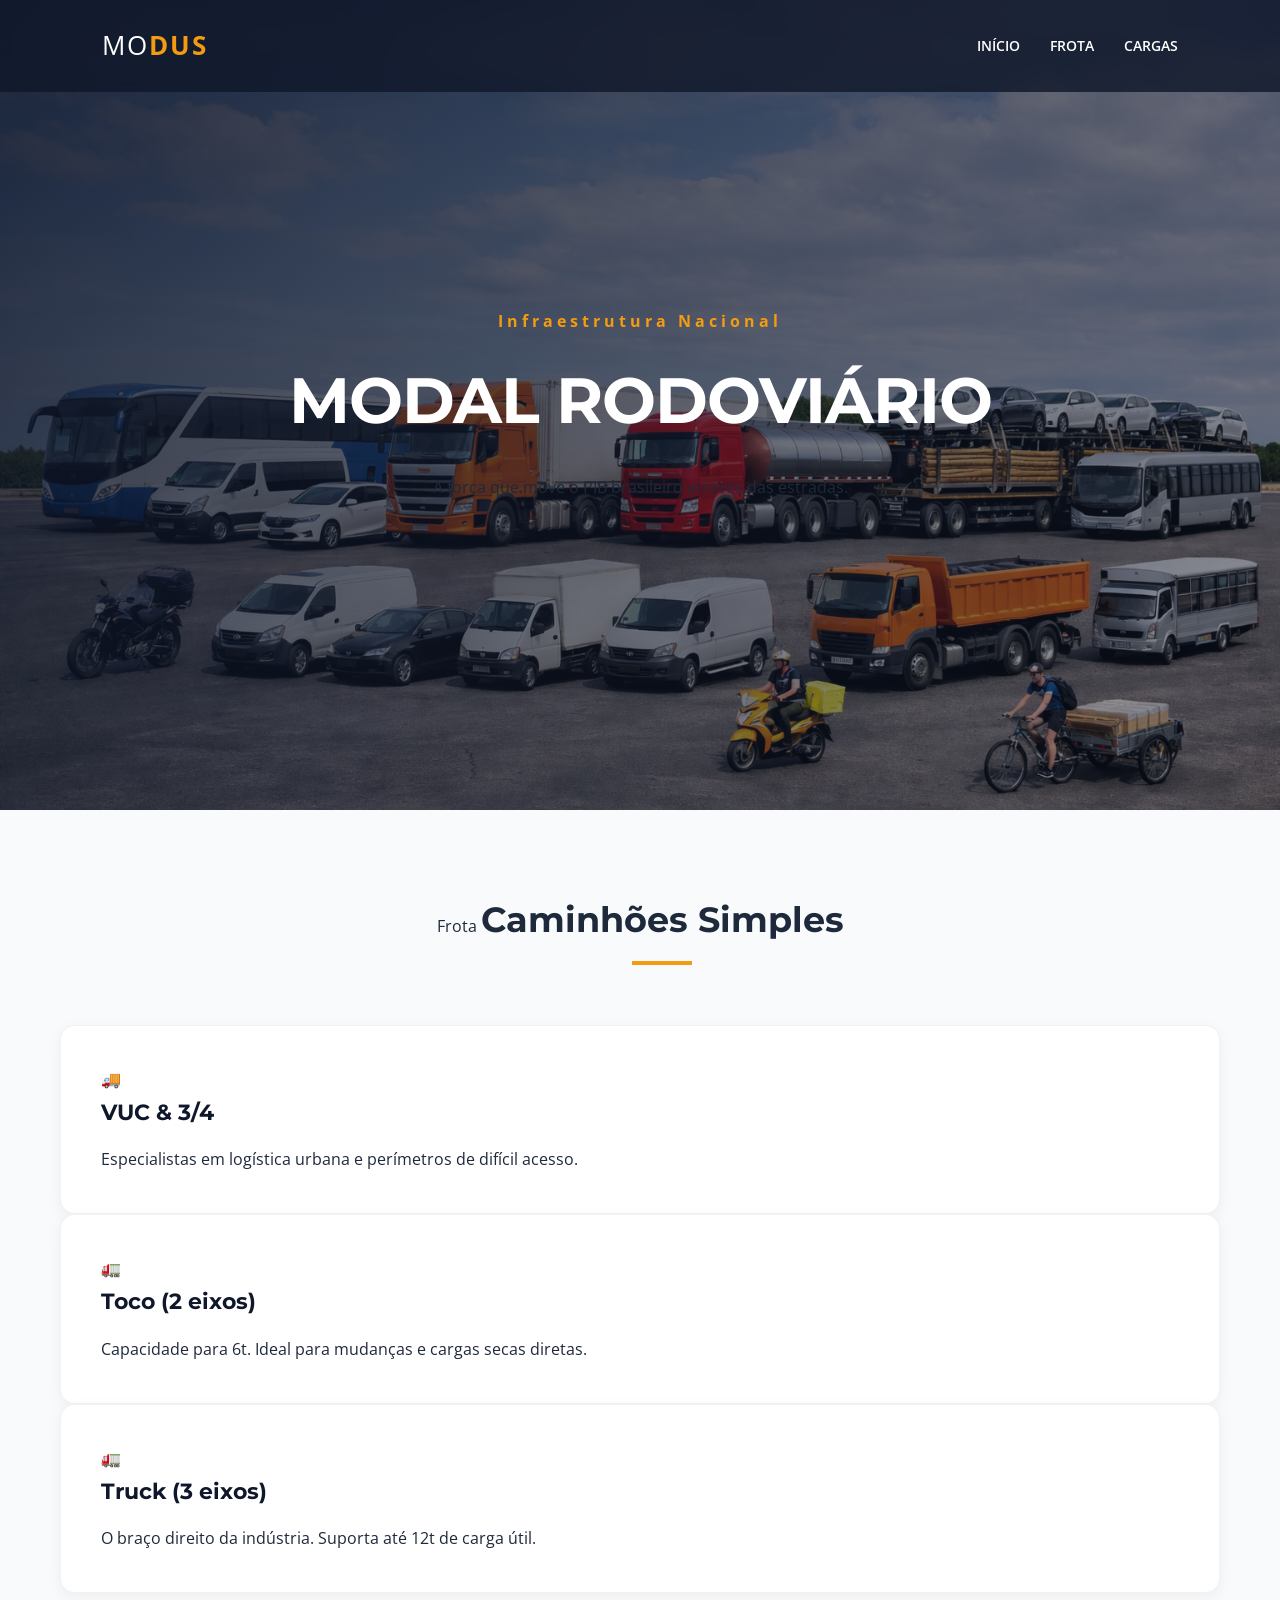
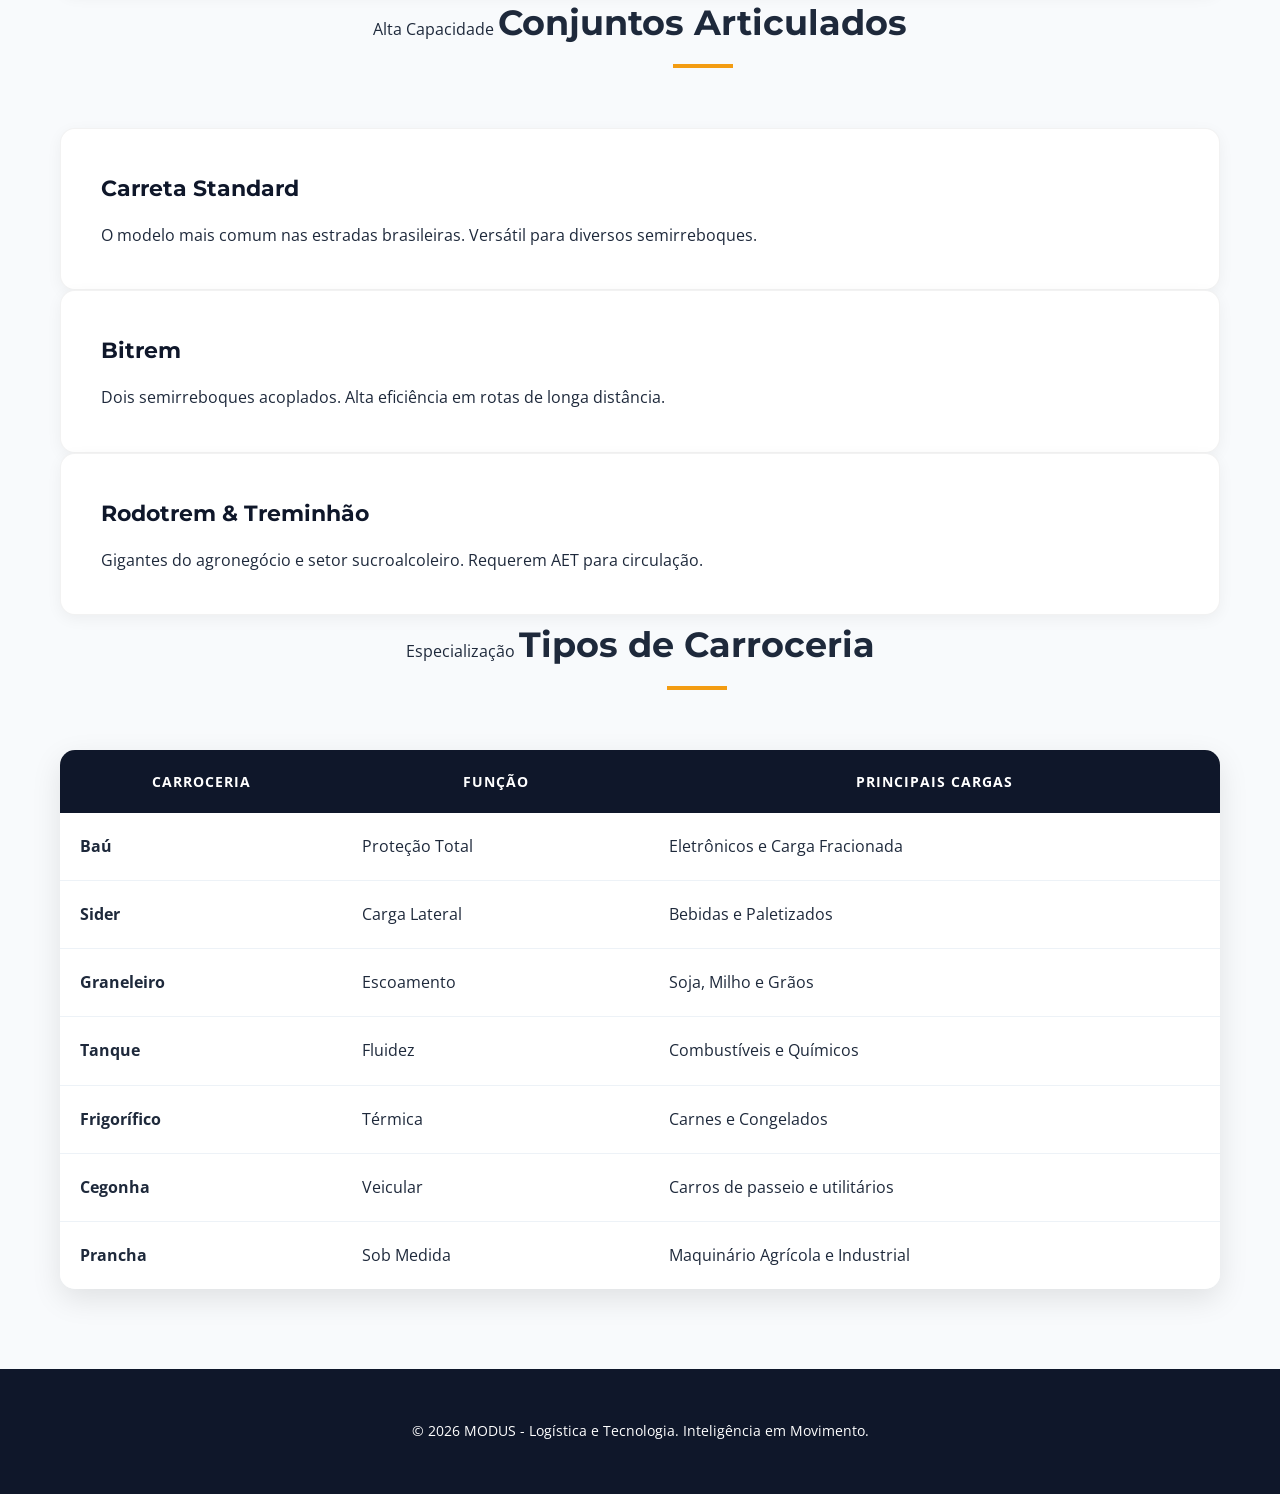
==== index.html @ 2047c59f "Add files via upload" ====
<!DOCTYPE html>
<html lang="pt-br">
<head>
    <meta charset="UTF-8">
    <meta name="viewport" content="width=device-width, initial-scale=1.0">
    <title>MODUS | Logística Rodoviária</title>
    <link href="https://fonts.googleapis.com/css2?family=Montserrat:wght@700&family=Open+Sans:wght@400;600&display=swap" rel="stylesheet">
    <link rel="stylesheet" href="css/index.css">
</head>
<body>

    <nav class="navbar" id="mainNav">
        <div class="logo">MO<strong>DUS</strong></div>
        <ul class="nav-menu">
            <li><a href="#inicio">Início</a></li>
            <li><a href="#veiculos">Frota</a></li>
            <li><a href="#cargas">Cargas</a></li>
        </ul>
    </nav>

    <header class="hero" id="inicio">
        <div class="hero-overlay">
            <div class="hero-content">
                <span class="tagline">Infraestrutura Nacional</span>
                <h1>MODAL RODOVIÁRIO</h1>
                <p>A força que move o PIB brasileiro através das estradas.</p>
            </div>
        </div>
    </header>

<main class="container">
        
        <section id="veiculos" class="section-container">
            <div class="section-title">
                <span>Frota</span>
                <h2>Caminhões Simples</h2>
            </div>
            <div class="cards-grid">
                <div class="card">
                    <div class="card-icon">🚚</div>
                    <h3>VUC & 3/4</h3>
                    <p>Especialistas em logística urbana e perímetros de difícil acesso.</p>
                </div>
                <div class="card">
                    <div class="card-icon">🚛</div>
                    <h3>Toco (2 eixos)</h3>
                    <p>Capacidade para 6t. Ideal para mudanças e cargas secas diretas.</p>
                </div>
                <div class="card">
                    <div class="card-icon">🚛</div>
                    <h3>Truck (3 eixos)</h3>
                    <p>O braço direito da indústria. Suporta até 12t de carga útil.</p>
                </div>
            </div>
        </section>

        <section class="section-container">
            <div class="section-title">
                <span>Alta Capacidade</span>
                <h2>Conjuntos Articulados</h2>
            </div>
            <div class="cards-grid">
                <div class="card premium">
                    <h3>Carreta Standard</h3>
                    <p>O modelo mais comum nas estradas brasileiras. Versátil para diversos semirreboques.</p>
                </div>
                <div class="card premium">
                    <h3>Bitrem</h3>
                    <p>Dois semirreboques acoplados. Alta eficiência em rotas de longa distância.</p>
                </div>
                <div class="card premium">
                    <h3>Rodotrem & Treminhão</h3>
                    <p>Gigantes do agronegócio e setor sucroalcoleiro. Requerem AET para circulação.</p>
                </div>
            </div>
        </section>

        <section id="cargas" class="section-container">
            <div class="section-title">
                <span>Especialização</span>
                <h2>Tipos de Carroceria</h2>
            </div>
            <div class="responsive-table">
                <table>
                    <thead>
                        <tr>
                            <th>Carroceria</th>
                            <th>Função</th>
                            <th>Principais Cargas</th>
                        </tr>
                    </thead>
                    <tbody>
                        <tr><td><strong>Baú</strong></td><td>Proteção Total</td><td>Eletrônicos e Carga Fracionada</td></tr>
                        <tr><td><strong>Sider</strong></td><td>Carga Lateral</td><td>Bebidas e Paletizados</td></tr>
                        <tr><td><strong>Graneleiro</strong></td><td>Escoamento</td><td>Soja, Milho e Grãos</td></tr>
                        <tr><td><strong>Tanque</strong></td><td>Fluidez</td><td>Combustíveis e Químicos</td></tr>
                        <tr><td><strong>Frigorífico</strong></td><td>Térmica</td><td>Carnes e Congelados</td></tr>
                        <tr><td><strong>Cegonha</strong></td><td>Veicular</td><td>Carros de passeio e utilitários</td></tr>
                        <tr><td><strong>Prancha</strong></td><td>Sob Medida</td><td>Maquinário Agrícola e Industrial</td></tr>
                    </tbody>
                </table>
            </div>
        </section>

    </main>

    <footer>
        <p>&copy; 2026 MODUS - Logística e Tecnologia. Inteligência em Movimento.</p>
    </footer>

    <script src="js/index.js"></script>
</body>
</html>
---- css/index.css ----
/* Variáveis de Cores e Estilo */
:root {
    --primary: #f39c12;
    --primary-hover: #d35400;
    --dark: #0f172a;
    --accent: #3b82f6;
    --white: #ffffff;
    --bg-light: #f8fafc;
    --text-main: #1e293b;
    --text-muted: #64748b;
    --glass: rgba(15, 23, 42, 0.8);
    --shadow: 0 10px 30px rgba(0, 0, 0, 0.1);
}

/* Reset e Suavização */
* {
    margin: 0;
    padding: 0;
    box-sizing: border-box;
}

html {
    scroll-behavior: smooth;
}

body {
    font-family: 'Open Sans', sans-serif;
    color: var(--text-main);
    background-color: var(--bg-light);
    line-height: 1.7;
}

h1, h2, h3 {
    font-family: 'Montserrat', sans-serif;
    font-weight: 700;
}

/* Navbar Estilizada (Glassmorphism) */
.navbar {
    display: flex;
    justify-content: space-between;
    align-items: center;
    padding: 1.5rem 8%;
    background: var(--glass);
    backdrop-filter: blur(10px);
    -webkit-backdrop-filter: blur(10px);
    color: var(--white);
    position: fixed;
    width: 100%;
    top: 0;
    z-index: 1000;
    transition: all 0.4s cubic-bezier(0.4, 0, 0.2, 1);
}

.navbar.scrolled {
    padding: 0.8rem 8%;
    background: var(--dark);
    box-shadow: var(--shadow);
}

.logo {
    font-size: 1.6rem;
    letter-spacing: 2px;
}

.logo strong {
    color: var(--primary);
}

.nav-menu {
    display: flex;
    list-style: none;
    gap: 30px;
}

.nav-menu li a {
    color: var(--white);
    text-decoration: none;
    font-weight: 600;
    font-size: 0.9rem;
    text-transform: uppercase;
    transition: color 0.3s;
    position: relative;
}

.nav-menu li a::after {
    content: '';
    position: absolute;
    width: 0;
    height: 2px;
    bottom: -5px;
    left: 0;
    background-color: var(--primary);
    transition: width 0.3s;
}

.nav-menu li a:hover::after {
    width: 100%;
}

/* Hero Section com Overlay Gradiente */
.hero {
    height: 90vh;
    background: url('../img/modal-rodoviario.png') no-repeat center center/cover;
    position: relative;
    display: flex;
    align-items: center;
    justify-content: center;
}

.hero::before {
    content: '';
    position: absolute;
    top: 0; left: 0; width: 100%; height: 100%;
    background: linear-gradient(135deg, rgba(15,23,42,0.9) 0%, rgba(15,23,42,0.4) 100%);
}

.hero-content {
    position: relative;
    z-index: 1;
    text-align: center;
    max-width: 800px;
    padding: 0 20px;
}

.hero h1 {
    font-size: clamp(2.5rem, 5vw, 4.5rem);
    color: var(--white);
    margin-bottom: 20px;
    text-transform: uppercase;
    letter-spacing: -1px;
}

.tagline {
    display: inline-block;
    color: var(--primary);
    font-weight: 700;
    letter-spacing: 4px;
    margin-bottom: 10px;
}

/* Container e Seções */
.container {
    max-width: 1200px;
    margin: 0 auto;
    padding: 80px 20px;
}

.section-title {
    text-align: center;
    margin-bottom: 60px;
}

.section-title h2 {
    font-size: 2.2rem;
    position: relative;
    display: inline-block;
    padding-bottom: 15px;
}

.section-title h2::after {
    content: '';
    position: absolute;
    width: 60px;
    height: 4px;
    background: var(--primary);
    bottom: 0;
    left: 50%;
    transform: translateX(-50%);
}

/* Cards Interativos */
.cards-container {
    display: grid;
    grid-template-columns: repeat(auto-fit, minmax(280px, 1fr));
    gap: 30px;
}

.card {
    background: var(--white);
    padding: 40px;
    border-radius: 15px;
    box-shadow: 0 4px 15px rgba(0,0,0,0.05);
    transition: all 0.3s ease;
    border: 1px solid rgba(0,0,0,0.05);
}

.card:hover {
    transform: translateY(-10px);
    box-shadow: 0 20px 40px rgba(0,0,0,0.1);
    border-color: var(--primary);
}

.card h3 {
    color: var(--dark);
    margin-bottom: 15px;
    font-size: 1.4rem;
}

/* Tabela Profissional */
.responsive-table {
    margin-top: 40px;
    border-radius: 15px;
    overflow: hidden;
    box-shadow: var(--shadow);
}

table {
    width: 100%;
    border-collapse: collapse;
    background: var(--white);
}

th {
    background-color: var(--dark);
    color: var(--white);
    padding: 20px;
    text-transform: uppercase;
    font-size: 0.85rem;
    letter-spacing: 1px;
}

td {
    padding: 20px;
    border-bottom: 1px solid #edf2f7;
}

tr:last-child td {
    border-bottom: none;
}

tr:hover td {
    background-color: #f1f5f9;
}

/* Rodapé */
footer {
    background: var(--dark);
    color: var(--text-muted);
    text-align: center;
    padding: 50px 20px;
    font-size: 0.9rem;
}

footer p {
    color: var(--white);
}

/* Ajustes para Imagens */
.visual-assets {
    display: grid;
    grid-template-columns: 1fr 1fr;
    gap: 20px;
    margin-top: 60px;
}

.img-fluid {
    width: 100%;
    height: 300px;
    object-fit: cover;
    border-radius: 15px;
    filter: grayscale(20%);
    transition: 0.5s;
}

.img-fluid:hover {
    filter: grayscale(0%);
    transform: scale(1.02);
}

/* Responsividade */
@media (max-width: 768px) {
    .visual-assets { grid-template-columns: 1fr; }
    .hero h1 { font-size: 2rem; }
    .nav-menu { display: none; } /* Idealmente aqui entraria um menu hamburguer */
}
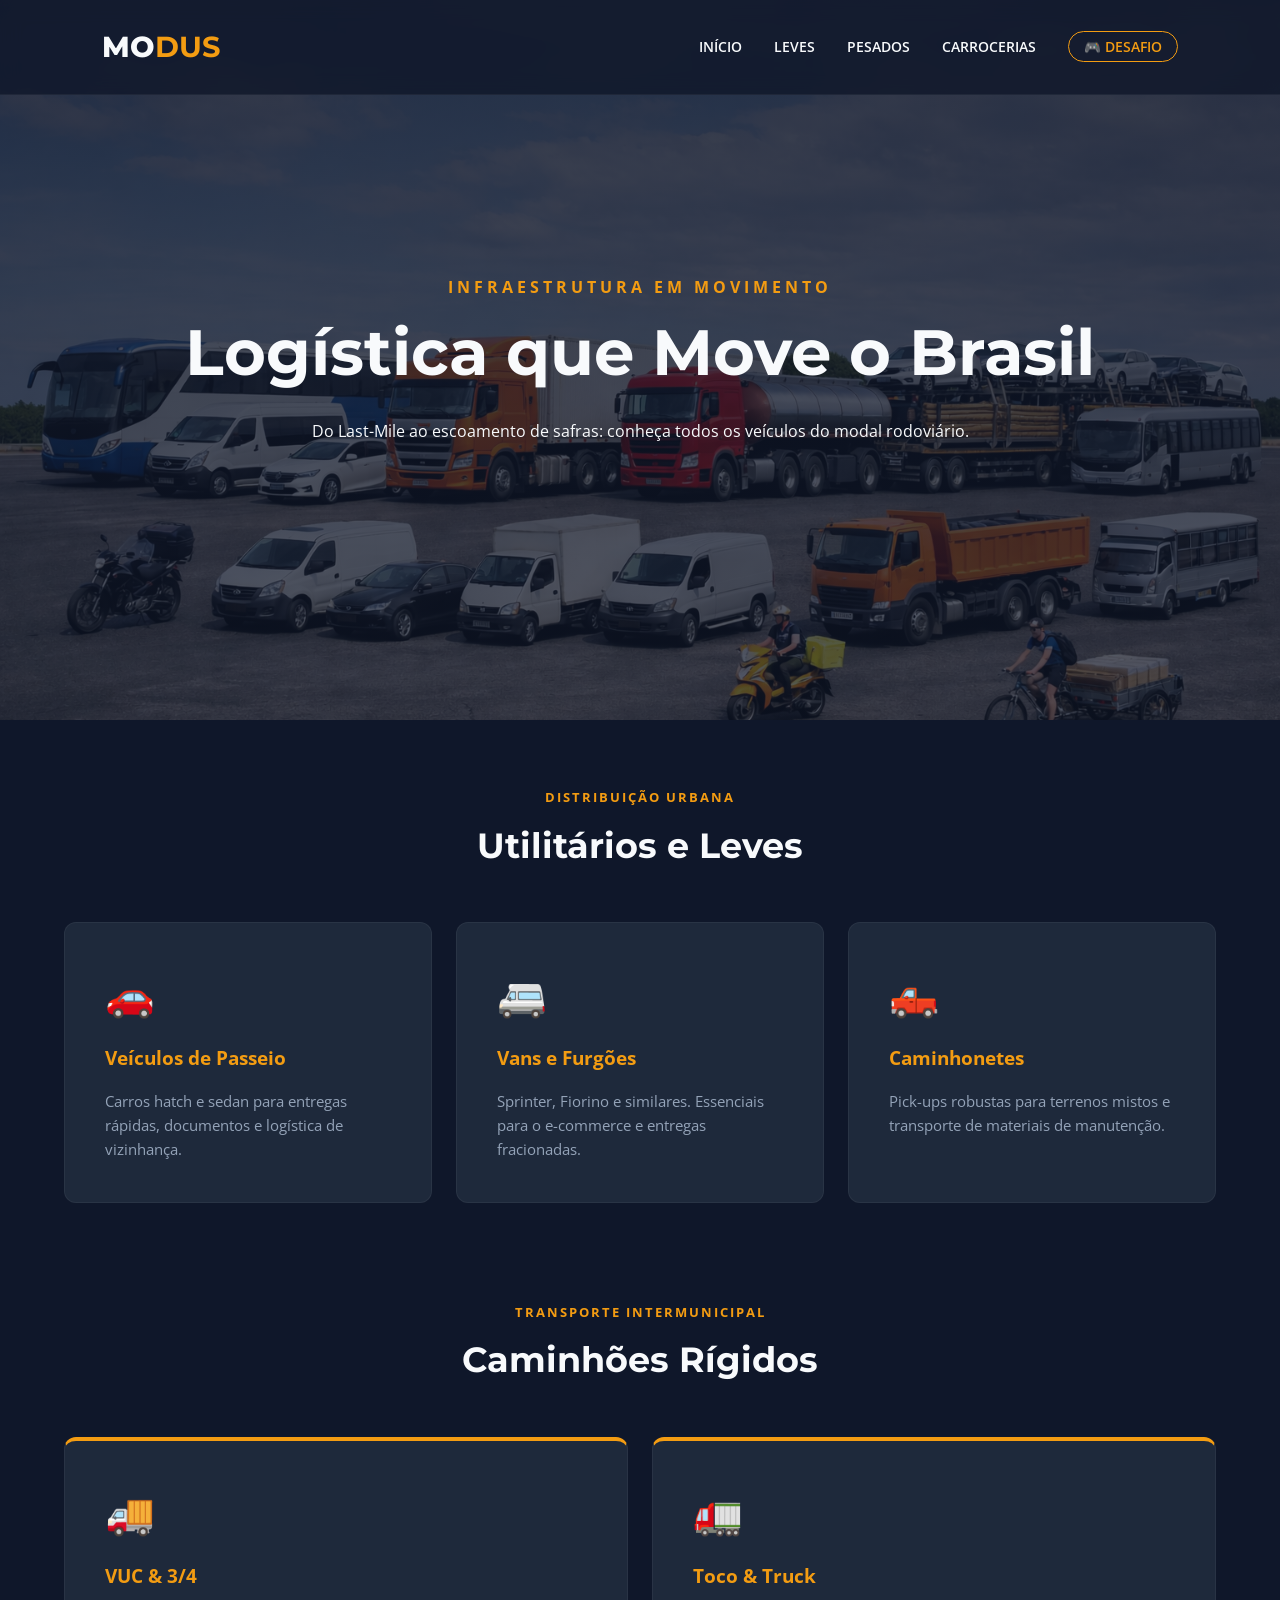
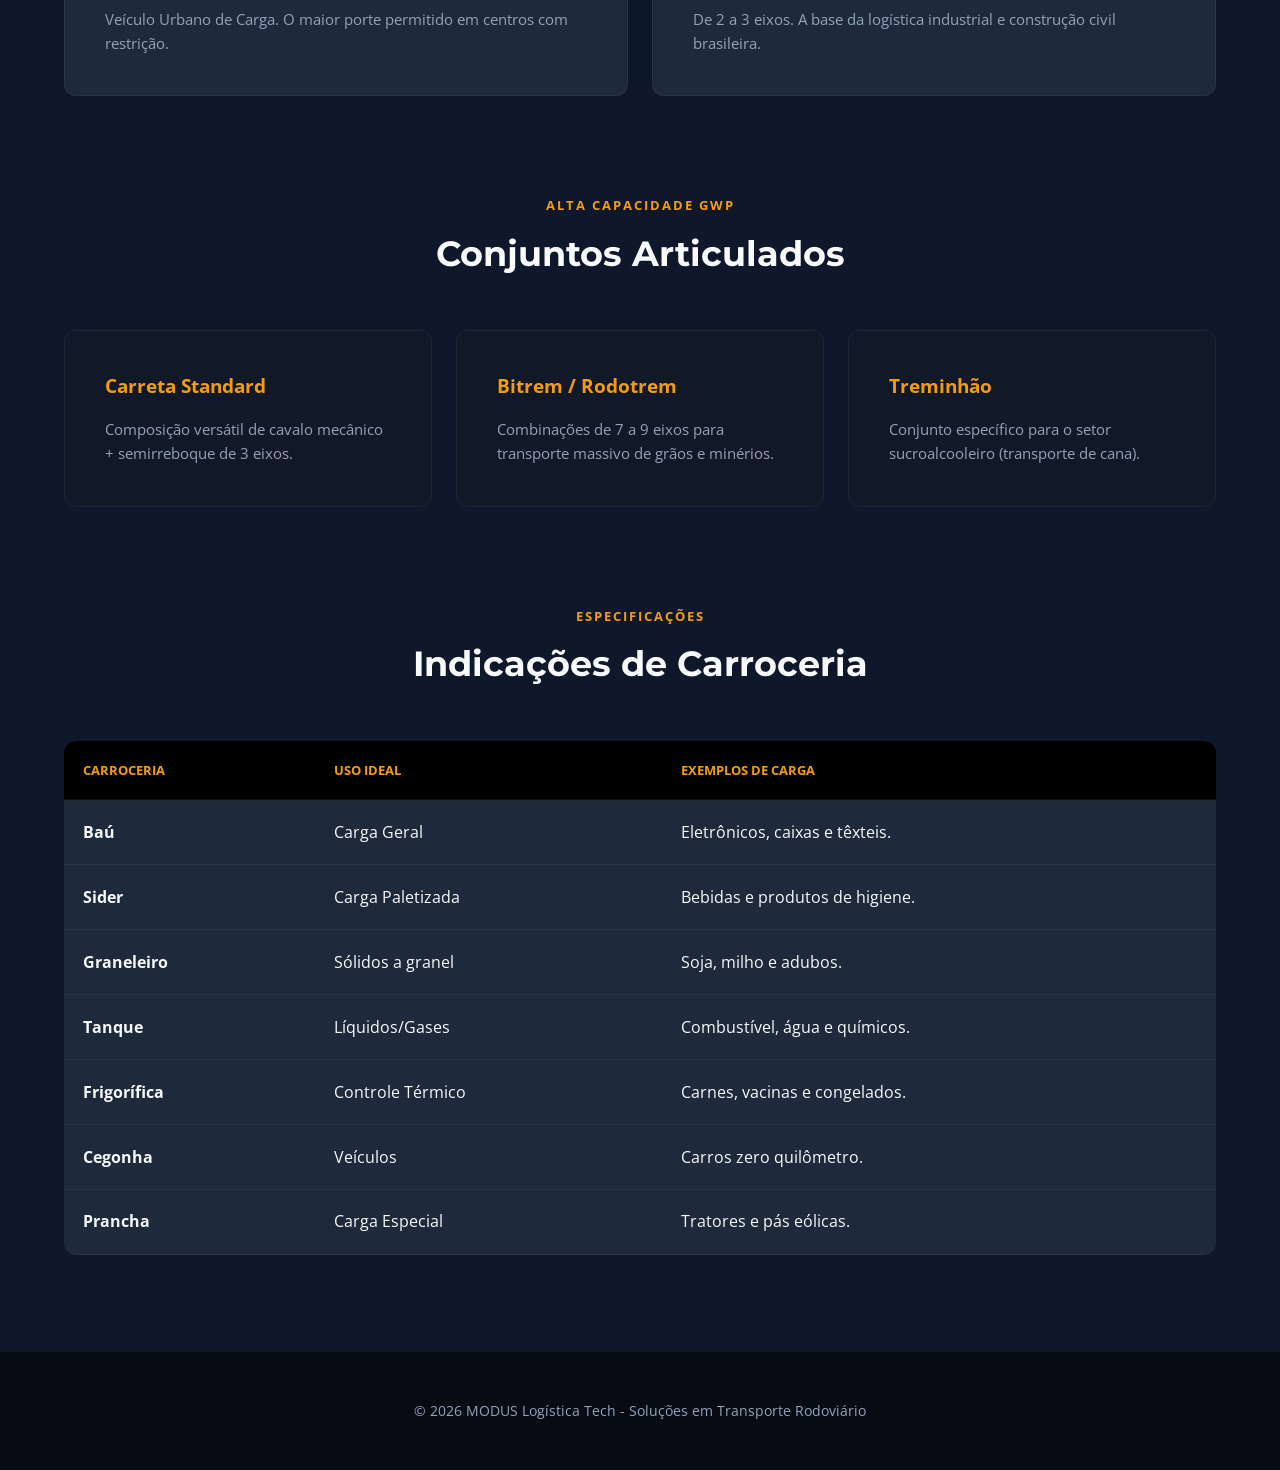
==== commit 80bebaa2: "Add files via upload" ====
--- a/index.html
+++ b/index.html
@@ -1,102 +1,153 @@
 <!DOCTYPE html>
 <html lang="pt-br">
+
 <head>
     <meta charset="UTF-8">
     <meta name="viewport" content="width=device-width, initial-scale=1.0">
-    <title>MODUS | Logística Rodoviária</title>
-    <link href="https://fonts.googleapis.com/css2?family=Montserrat:wght@700&family=Open+Sans:wght@400;600&display=swap" rel="stylesheet">
+    <title>MODUS | Inteligência Logística Rodoviária</title>
+    <link
+        href="https://fonts.googleapis.com/css2?family=Montserrat:wght@700;800&family=Open+Sans:wght@400;600&display=swap"
+        rel="stylesheet">
     <link rel="stylesheet" href="css/index.css">
 </head>
+
 <body>
 
     <nav class="navbar" id="mainNav">
         <div class="logo">MO<strong>DUS</strong></div>
         <ul class="nav-menu">
             <li><a href="#inicio">Início</a></li>
-            <li><a href="#veiculos">Frota</a></li>
-            <li><a href="#cargas">Cargas</a></li>
+            <li><a href="#leves">Leves</a></li>
+            <li><a href="#pesados">Pesados</a></li>
+            <li><a href="#cargas">Carrocerias</a></li>
+            <li><a href="game.html" class="nav-game">🎮 Desafio</a></li>
         </ul>
     </nav>
 
     <header class="hero" id="inicio">
-        <div class="hero-overlay">
-            <div class="hero-content">
-                <span class="tagline">Infraestrutura Nacional</span>
-                <h1>MODAL RODOVIÁRIO</h1>
-                <p>A força que move o PIB brasileiro através das estradas.</p>
-            </div>
+        <div class="hero-content">
+            <span class="tagline">Infraestrutura em Movimento</span>
+            <h1>Logística que Move o Brasil</h1>
+            <p>Do Last-Mile ao escoamento de safras: conheça todos os veículos do modal rodoviário.</p>
         </div>
     </header>
 
-<main class="container">
-        
-        <section id="veiculos" class="section-container">
+    <main class="container">
+
+        <section id="leves" class="section-container">
             <div class="section-title">
-                <span>Frota</span>
-                <h2>Caminhões Simples</h2>
+                <span>Distribuição Urbana</span>
+                <h2>Utilitários e Leves</h2>
             </div>
             <div class="cards-grid">
                 <div class="card">
+                    <div class="card-icon">🚗</div>
+                    <h3>Veículos de Passeio</h3>
+                    <p>Carros hatch e sedan para entregas rápidas, documentos e logística de vizinhança.</p>
+                </div>
+                <div class="card">
+                    <div class="card-icon">🚐</div>
+                    <h3>Vans e Furgões</h3>
+                    <p>Sprinter, Fiorino e similares. Essenciais para o e-commerce e entregas fracionadas.</p>
+                </div>
+                <div class="card">
+                    <div class="card-icon">🛻</div>
+                    <h3>Caminhonetes</h3>
+                    <p>Pick-ups robustas para terrenos mistos e transporte de materiais de manutenção.</p>
+                </div>
+            </div>
+        </section>
+
+        <section id="pesados" class="section-container">
+            <div class="section-title">
+                <span>Transporte Intermunicipal</span>
+                <h2>Caminhões Rígidos</h2>
+            </div>
+            <div class="cards-grid">
+                <div class="card highlight">
                     <div class="card-icon">🚚</div>
                     <h3>VUC & 3/4</h3>
-                    <p>Especialistas em logística urbana e perímetros de difícil acesso.</p>
+                    <p>Veículo Urbano de Carga. O maior porte permitido em centros com restrição.</p>
                 </div>
-                <div class="card">
+                <div class="card highlight">
                     <div class="card-icon">🚛</div>
-                    <h3>Toco (2 eixos)</h3>
-                    <p>Capacidade para 6t. Ideal para mudanças e cargas secas diretas.</p>
-                </div>
-                <div class="card">
-                    <div class="card-icon">🚛</div>
-                    <h3>Truck (3 eixos)</h3>
-                    <p>O braço direito da indústria. Suporta até 12t de carga útil.</p>
+                    <h3>Toco & Truck</h3>
+                    <p>De 2 a 3 eixos. A base da logística industrial e construção civil brasileira.</p>
                 </div>
             </div>
         </section>
 
         <section class="section-container">
             <div class="section-title">
-                <span>Alta Capacidade</span>
+                <span>Alta Capacidade GWP</span>
                 <h2>Conjuntos Articulados</h2>
             </div>
             <div class="cards-grid">
-                <div class="card premium">
+                <div class="card dark-card">
                     <h3>Carreta Standard</h3>
-                    <p>O modelo mais comum nas estradas brasileiras. Versátil para diversos semirreboques.</p>
+                    <p>Composição versátil de cavalo mecânico + semirreboque de 3 eixos.</p>
                 </div>
-                <div class="card premium">
-                    <h3>Bitrem</h3>
-                    <p>Dois semirreboques acoplados. Alta eficiência em rotas de longa distância.</p>
+                <div class="card dark-card">
+                    <h3>Bitrem / Rodotrem</h3>
+                    <p>Combinações de 7 a 9 eixos para transporte massivo de grãos e minérios.</p>
                 </div>
-                <div class="card premium">
-                    <h3>Rodotrem & Treminhão</h3>
-                    <p>Gigantes do agronegócio e setor sucroalcoleiro. Requerem AET para circulação.</p>
+                <div class="card dark-card">
+                    <h3>Treminhão</h3>
+                    <p>Conjunto específico para o setor sucroalcooleiro (transporte de cana).</p>
                 </div>
             </div>
         </section>
 
         <section id="cargas" class="section-container">
             <div class="section-title">
-                <span>Especialização</span>
-                <h2>Tipos de Carroceria</h2>
+                <span>Especificações</span>
+                <h2>Indicações de Carroceria</h2>
             </div>
             <div class="responsive-table">
                 <table>
                     <thead>
                         <tr>
                             <th>Carroceria</th>
-                            <th>Função</th>
-                            <th>Principais Cargas</th>
+                            <th>Uso Ideal</th>
+                            <th>Exemplos de Carga</th>
                         </tr>
                     </thead>
                     <tbody>
-                        <tr><td><strong>Baú</strong></td><td>Proteção Total</td><td>Eletrônicos e Carga Fracionada</td></tr>
-                        <tr><td><strong>Sider</strong></td><td>Carga Lateral</td><td>Bebidas e Paletizados</td></tr>
-                        <tr><td><strong>Graneleiro</strong></td><td>Escoamento</td><td>Soja, Milho e Grãos</td></tr>
-                        <tr><td><strong>Tanque</strong></td><td>Fluidez</td><td>Combustíveis e Químicos</td></tr>
-                        <tr><td><strong>Frigorífico</strong></td><td>Térmica</td><td>Carnes e Congelados</td></tr>
-                        <tr><td><strong>Cegonha</strong></td><td>Veicular</td><td>Carros de passeio e utilitários</td></tr>
-                        <tr><td><strong>Prancha</strong></td><td>Sob Medida</td><td>Maquinário Agrícola e Industrial</td></tr>
+                        <tr>
+                            <td><strong>Baú</strong></td>
+                            <td>Carga Geral</td>
+                            <td>Eletrônicos, caixas e têxteis.</td>
+                        </tr>
+                        <tr>
+                            <td><strong>Sider</strong></td>
+                            <td>Carga Paletizada</td>
+                            <td>Bebidas e produtos de higiene.</td>
+                        </tr>
+                        <tr>
+                            <td><strong>Graneleiro</strong></td>
+                            <td>Sólidos a granel</td>
+                            <td>Soja, milho e adubos.</td>
+                        </tr>
+                        <tr>
+                            <td><strong>Tanque</strong></td>
+                            <td>Líquidos/Gases</td>
+                            <td>Combustível, água e químicos.</td>
+                        </tr>
+                        <tr>
+                            <td><strong>Frigorífica</strong></td>
+                            <td>Controle Térmico</td>
+                            <td>Carnes, vacinas e congelados.</td>
+                        </tr>
+                        <tr>
+                            <td><strong>Cegonha</strong></td>
+                            <td>Veículos</td>
+                            <td>Carros zero quilômetro.</td>
+                        </tr>
+                        <tr>
+                            <td><strong>Prancha</strong></td>
+                            <td>Carga Especial</td>
+                            <td>Tratores e pás eólicas.</td>
+                        </tr>
                     </tbody>
                 </table>
             </div>
@@ -105,9 +156,10 @@
     </main>
 
     <footer>
-        <p>&copy; 2026 MODUS - Logística e Tecnologia. Inteligência em Movimento.</p>
+        <p>&copy; 2026 MODUS Logística Tech - Soluções em Transporte Rodoviário</p>
     </footer>
 
     <script src="js/index.js"></script>
 </body>
+
 </html>
--- a/css/index.css
+++ b/css/index.css
@@ -1,276 +1,204 @@
-/* Variáveis de Cores e Estilo */
+/* MODUS - CSS PREMIUM DARK MODE */
 :root {
     --primary: #f39c12;
-    --primary-hover: #d35400;
-    --dark: #0f172a;
-    --accent: #3b82f6;
-    --white: #ffffff;
-    --bg-light: #f8fafc;
-    --text-main: #1e293b;
-    --text-muted: #64748b;
-    --glass: rgba(15, 23, 42, 0.8);
-    --shadow: 0 10px 30px rgba(0, 0, 0, 0.1);
-}
-
-/* Reset e Suavização */
+    --primary-alt: #d35400;
+    --dark-bg: #0f172a;
+    --card-bg: #1e293b;
+    --text-white: #f8fafc;
+    --text-gray: #94a3b8;
+    --transition: all 0.3s ease;
+}
+
 * {
     margin: 0;
     padding: 0;
     box-sizing: border-box;
 }
 
-html {
-    scroll-behavior: smooth;
-}
-
 body {
     font-family: 'Open Sans', sans-serif;
-    color: var(--text-main);
-    background-color: var(--bg-light);
-    line-height: 1.7;
-}
-
-h1, h2, h3 {
-    font-family: 'Montserrat', sans-serif;
-    font-weight: 700;
-}
-
-/* Navbar Estilizada (Glassmorphism) */
+    background-color: var(--dark-bg);
+    color: var(--text-white);
+    line-height: 1.6;
+    overflow-x: hidden;
+}
+
+/* Navbar Glassmorphism */
 .navbar {
     display: flex;
     justify-content: space-between;
     align-items: center;
     padding: 1.5rem 8%;
-    background: var(--glass);
+    background: rgba(15, 23, 42, 0.8);
     backdrop-filter: blur(10px);
-    -webkit-backdrop-filter: blur(10px);
-    color: var(--white);
     position: fixed;
     width: 100%;
     top: 0;
     z-index: 1000;
-    transition: all 0.4s cubic-bezier(0.4, 0, 0.2, 1);
-}
-
-.navbar.scrolled {
-    padding: 0.8rem 8%;
-    background: var(--dark);
-    box-shadow: var(--shadow);
+    border-bottom: 1px solid rgba(255, 255, 255, 0.05);
 }
 
 .logo {
-    font-size: 1.6rem;
-    letter-spacing: 2px;
-}
-
-.logo strong {
-    color: var(--primary);
+    font-family: 'Montserrat', sans-serif;
+    font-size: 1.8rem;
+    font-weight: 800;
+}
+
+.logo strong { color: var(--primary); }
+
+.nav-game {
+    color: var(--primary) !important; /* Deixa o link laranja */
+    border: 1px solid var(--primary);
+    padding: 5px 15px;
+    border-radius: 20px;
+    transition: all 0.3s ease;
+}
+
+.nav-game:hover {
+    background: var(--primary);
+    color: var(--dark-deep) !important;
+    box-shadow: 0 0 10px var(--primary-glow);
 }
 
 .nav-menu {
     display: flex;
     list-style: none;
-    gap: 30px;
+    gap: 2rem;
 }
 
 .nav-menu li a {
-    color: var(--white);
+    color: var(--text-white);
     text-decoration: none;
     font-weight: 600;
-    font-size: 0.9rem;
-    text-transform: uppercase;
-    transition: color 0.3s;
-    position: relative;
-}
-
-.nav-menu li a::after {
-    content: '';
-    position: absolute;
-    width: 0;
-    height: 2px;
-    bottom: -5px;
-    left: 0;
-    background-color: var(--primary);
-    transition: width 0.3s;
-}
-
-.nav-menu li a:hover::after {
-    width: 100%;
-}
-
-/* Hero Section com Overlay Gradiente */
+    font-size: 0.85rem;
+    text-transform: uppercase;
+    transition: var(--transition);
+}
+
+.nav-menu li a:hover { color: var(--primary); }
+
+/* Hero */
 .hero {
-    height: 90vh;
-    background: url('../img/modal-rodoviario.png') no-repeat center center/cover;
-    position: relative;
+    height: 80vh;
+    background: linear-gradient(rgba(15, 23, 42, 0.85), rgba(15, 23, 42, 0.7)), 
+                url('../img/modal-rodoviario.png') center/cover no-repeat;
     display: flex;
     align-items: center;
     justify-content: center;
-}
-
-.hero::before {
-    content: '';
-    position: absolute;
-    top: 0; left: 0; width: 100%; height: 100%;
-    background: linear-gradient(135deg, rgba(15,23,42,0.9) 0%, rgba(15,23,42,0.4) 100%);
-}
-
-.hero-content {
-    position: relative;
-    z-index: 1;
     text-align: center;
-    max-width: 800px;
-    padding: 0 20px;
+    padding: 0 1rem;
 }
 
 .hero h1 {
-    font-size: clamp(2.5rem, 5vw, 4.5rem);
-    color: var(--white);
-    margin-bottom: 20px;
-    text-transform: uppercase;
-    letter-spacing: -1px;
+    font-family: 'Montserrat', sans-serif;
+    font-size: clamp(2rem, 5vw, 4rem);
+    margin-bottom: 1rem;
 }
 
 .tagline {
-    display: inline-block;
     color: var(--primary);
+    text-transform: uppercase;
+    letter-spacing: 4px;
     font-weight: 700;
-    letter-spacing: 4px;
-    margin-bottom: 10px;
-}
-
-/* Container e Seções */
+}
+
+/* Layout */
 .container {
     max-width: 1200px;
-    margin: 0 auto;
-    padding: 80px 20px;
-}
+    margin: 4rem auto;
+    padding: 0 1.5rem;
+}
+
+.section-container { margin-bottom: 6rem; }
 
 .section-title {
     text-align: center;
-    margin-bottom: 60px;
+    margin-bottom: 3rem;
+}
+
+.section-title span {
+    color: var(--primary);
+    font-size: 0.8rem;
+    text-transform: uppercase;
+    letter-spacing: 2px;
+    font-weight: 700;
 }
 
 .section-title h2 {
+    font-family: 'Montserrat', sans-serif;
     font-size: 2.2rem;
-    position: relative;
-    display: inline-block;
-    padding-bottom: 15px;
-}
-
-.section-title h2::after {
-    content: '';
-    position: absolute;
-    width: 60px;
-    height: 4px;
-    background: var(--primary);
-    bottom: 0;
-    left: 50%;
-    transform: translateX(-50%);
-}
-
-/* Cards Interativos */
-.cards-container {
+    margin-top: 0.5rem;
+}
+
+/* Cards */
+.cards-grid {
     display: grid;
     grid-template-columns: repeat(auto-fit, minmax(280px, 1fr));
-    gap: 30px;
+    gap: 1.5rem;
 }
 
 .card {
-    background: var(--white);
-    padding: 40px;
-    border-radius: 15px;
-    box-shadow: 0 4px 15px rgba(0,0,0,0.05);
-    transition: all 0.3s ease;
-    border: 1px solid rgba(0,0,0,0.05);
+    background: var(--card-bg);
+    padding: 2.5rem;
+    border-radius: 12px;
+    border: 1px solid rgba(255, 255, 255, 0.05);
+    transition: var(--transition);
 }
 
 .card:hover {
     transform: translateY(-10px);
-    box-shadow: 0 20px 40px rgba(0,0,0,0.1);
     border-color: var(--primary);
-}
-
-.card h3 {
-    color: var(--dark);
-    margin-bottom: 15px;
-    font-size: 1.4rem;
-}
-
-/* Tabela Profissional */
+    box-shadow: 0 20px 40px rgba(0, 0, 0, 0.3);
+}
+
+.card-icon { font-size: 2.5rem; margin-bottom: 1rem; display: block; }
+
+.card h3 { color: var(--primary); margin-bottom: 1rem; }
+
+.card p { color: var(--text-gray); font-size: 0.95rem; }
+
+.highlight { border-top: 4px solid var(--primary); }
+
+.dark-card { background: #111827; }
+
+/* Tabela */
 .responsive-table {
-    margin-top: 40px;
-    border-radius: 15px;
-    overflow: hidden;
-    box-shadow: var(--shadow);
+    overflow-x: auto;
+    background: var(--card-bg);
+    border-radius: 12px;
 }
 
 table {
     width: 100%;
     border-collapse: collapse;
-    background: var(--white);
+}
+
+th, td {
+    padding: 1.2rem;
+    text-align: left;
+    border-bottom: 1px solid rgba(255, 255, 255, 0.05);
 }
 
 th {
-    background-color: var(--dark);
-    color: var(--white);
-    padding: 20px;
-    text-transform: uppercase;
+    background: #000;
+    color: var(--primary);
+    text-transform: uppercase;
+    font-size: 0.8rem;
+}
+
+tr:hover { background: rgba(255, 255, 255, 0.02); }
+
+/* Footer */
+footer {
+    padding: 3rem;
+    background: #070b14;
+    text-align: center;
+    color: var(--text-gray);
     font-size: 0.85rem;
-    letter-spacing: 1px;
-}
-
-td {
-    padding: 20px;
-    border-bottom: 1px solid #edf2f7;
-}
-
-tr:last-child td {
-    border-bottom: none;
-}
-
-tr:hover td {
-    background-color: #f1f5f9;
-}
-
-/* Rodapé */
-footer {
-    background: var(--dark);
-    color: var(--text-muted);
-    text-align: center;
-    padding: 50px 20px;
-    font-size: 0.9rem;
-}
-
-footer p {
-    color: var(--white);
-}
-
-/* Ajustes para Imagens */
-.visual-assets {
-    display: grid;
-    grid-template-columns: 1fr 1fr;
-    gap: 20px;
-    margin-top: 60px;
-}
-
-.img-fluid {
-    width: 100%;
-    height: 300px;
-    object-fit: cover;
-    border-radius: 15px;
-    filter: grayscale(20%);
-    transition: 0.5s;
-}
-
-.img-fluid:hover {
-    filter: grayscale(0%);
-    transform: scale(1.02);
-}
-
-/* Responsividade */
+    border-top: 1px solid rgba(255, 255, 255, 0.05);
+}
+
 @media (max-width: 768px) {
-    .visual-assets { grid-template-columns: 1fr; }
-    .hero h1 { font-size: 2rem; }
-    .nav-menu { display: none; } /* Idealmente aqui entraria um menu hamburguer */
+    .nav-menu { display: none; }
+    .hero h1 { font-size: 2.2rem; }
 }
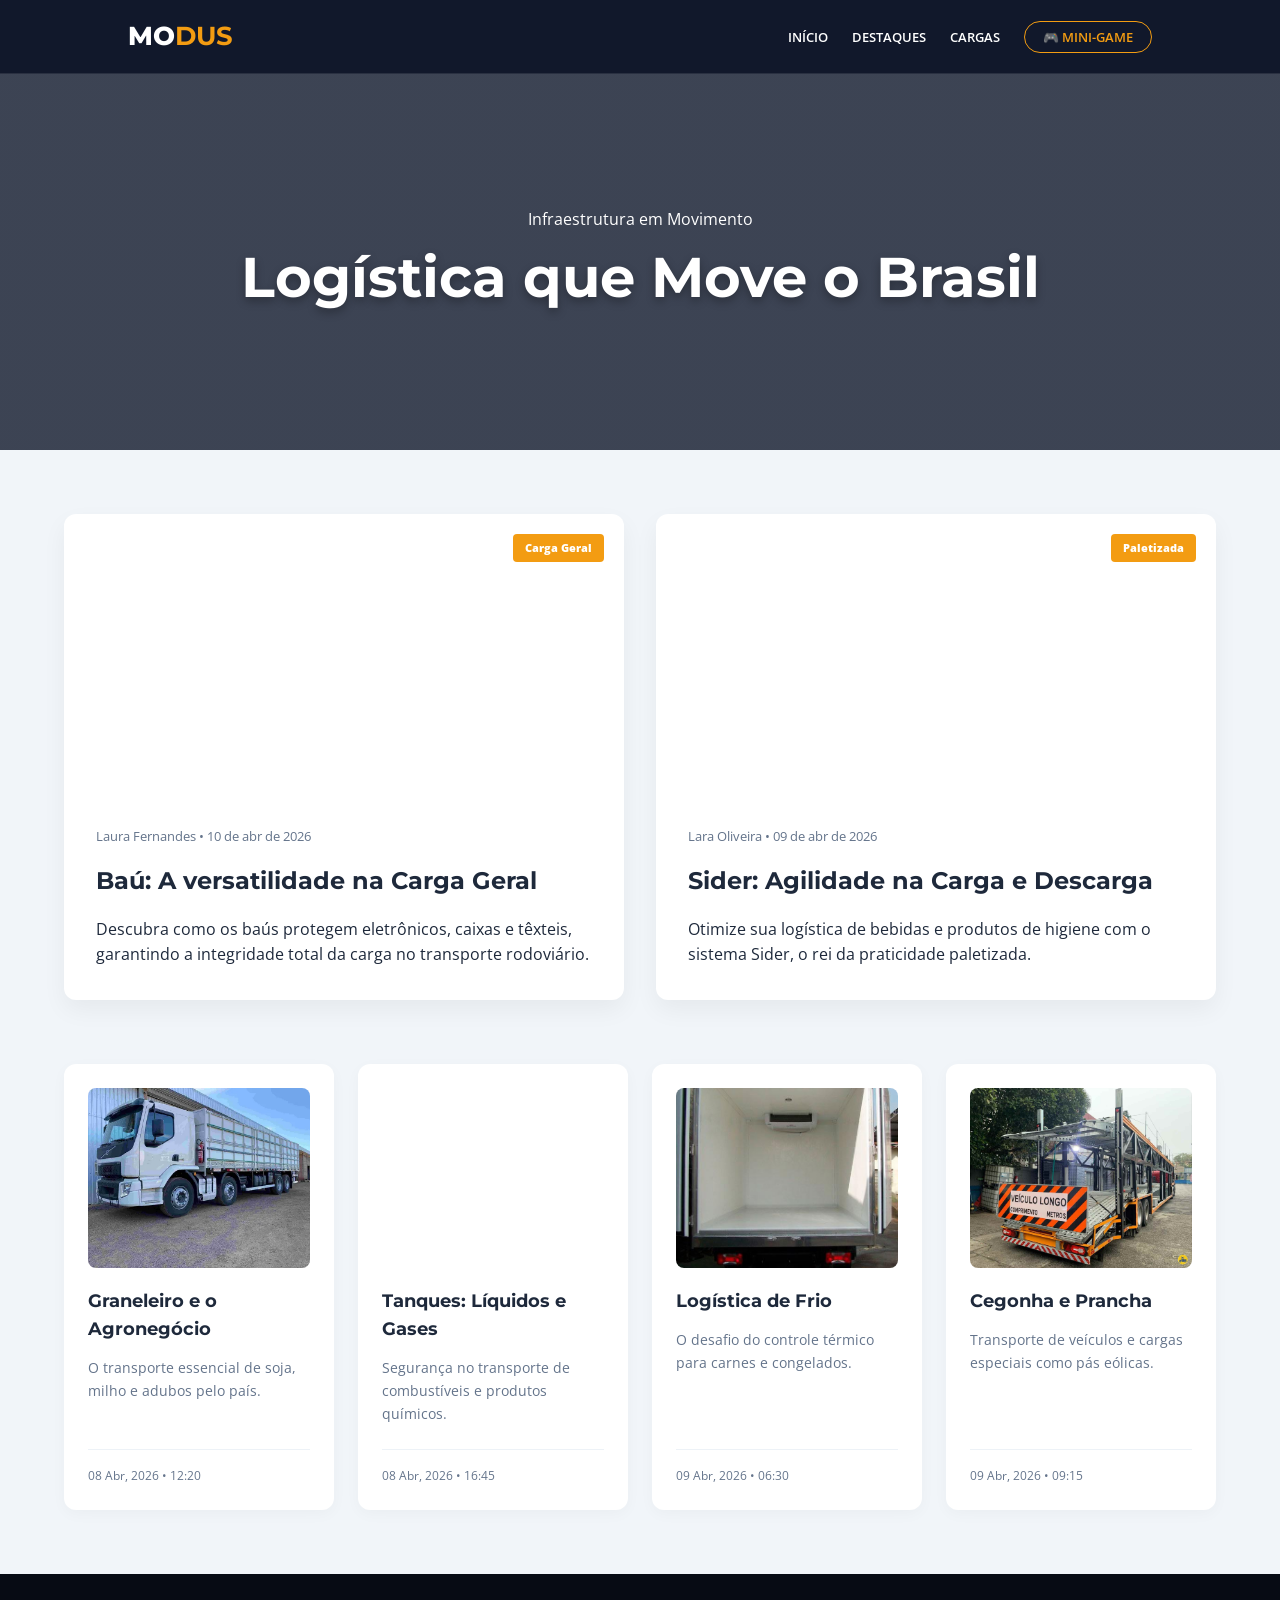
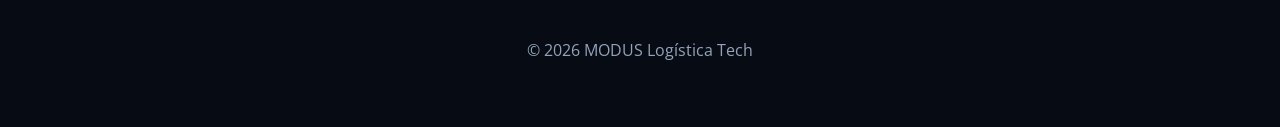
==== commit 858defa9: "jogo em ajuste" ====
--- a/index.html
+++ b/index.html
@@ -4,7 +4,7 @@
 <head>
     <meta charset="UTF-8">
     <meta name="viewport" content="width=device-width, initial-scale=1.0">
-    <title>MODUS | Inteligência Logística Rodoviária</title>
+    <title>MODUS | Inteligência Logística</title>
     <link
         href="https://fonts.googleapis.com/css2?family=Montserrat:wght@700;800&family=Open+Sans:wght@400;600&display=swap"
         rel="stylesheet">
@@ -13,14 +13,13 @@
 
 <body>
 
-    <nav class="navbar" id="mainNav">
+    <nav class="navbar">
         <div class="logo">MO<strong>DUS</strong></div>
         <ul class="nav-menu">
             <li><a href="#inicio">Início</a></li>
-            <li><a href="#leves">Leves</a></li>
-            <li><a href="#pesados">Pesados</a></li>
-            <li><a href="#cargas">Carrocerias</a></li>
-            <li><a href="game.html" class="nav-game">🎮 Desafio</a></li>
+            <li><a href="#destaques">Destaques</a></li>
+            <li><a href="#artigos">Cargas</a></li>
+            <li><a href="game.html" class="nav-game">🎮 Mini-Game</a></li>
         </ul>
     </nav>
 
@@ -28,138 +27,84 @@
         <div class="hero-content">
             <span class="tagline">Infraestrutura em Movimento</span>
             <h1>Logística que Move o Brasil</h1>
-            <p>Do Last-Mile ao escoamento de safras: conheça todos os veículos do modal rodoviário.</p>
         </div>
     </header>
 
     <main class="container">
 
-        <section id="leves" class="section-container">
-            <div class="section-title">
-                <span>Distribuição Urbana</span>
-                <h2>Utilitários e Leves</h2>
-            </div>
-            <div class="cards-grid">
-                <div class="card">
-                    <div class="card-icon">🚗</div>
-                    <h3>Veículos de Passeio</h3>
-                    <p>Carros hatch e sedan para entregas rápidas, documentos e logística de vizinhança.</p>
+        <section id="destaques" class="blog-featured">
+            <article class="post-large">
+                <div class="post-img"
+                    style="background-image: url('https://images.unsplash.com/photo-1586528116311-ad8dd3c8310d?q=80&w=600');">
+                    <span class="category-tag">Carga Geral</span>
                 </div>
-                <div class="card">
-                    <div class="card-icon">🚐</div>
-                    <h3>Vans e Furgões</h3>
-                    <p>Sprinter, Fiorino e similares. Essenciais para o e-commerce e entregas fracionadas.</p>
+                <div class="post-info">
+                    <div class="meta">Laura Fernandes • 10 de abr de 2026</div>
+                    <h2>Baú: A versatilidade na Carga Geral</h2>
+                    <p>Descubra como os baús protegem eletrônicos, caixas e têxteis, garantindo a integridade total da
+                        carga no transporte rodoviário.</p>
                 </div>
-                <div class="card">
-                    <div class="card-icon">🛻</div>
-                    <h3>Caminhonetes</h3>
-                    <p>Pick-ups robustas para terrenos mistos e transporte de materiais de manutenção.</p>
+            </article>
+
+            <article class="post-large">
+                <div class="post-img"
+                    style="background-image: url('https://images.unsplash.com/photo-1601584115197-04ecc0da31d7?q=80&w=600');">
+                    <span class="category-tag">Paletizada</span>
                 </div>
-            </div>
+                <div class="post-info">
+                    <div class="meta">Lara Oliveira • 09 de abr de 2026</div>
+                    <h2>Sider: Agilidade na Carga e Descarga</h2>
+                    <p>Otimize sua logística de bebidas e produtos de higiene com o sistema Sider, o rei da praticidade
+                        paletizada.</p>
+                </div>
+            </article>
         </section>
 
-        <section id="pesados" class="section-container">
-            <div class="section-title">
-                <span>Transporte Intermunicipal</span>
-                <h2>Caminhões Rígidos</h2>
-            </div>
-            <div class="cards-grid">
-                <div class="card highlight">
-                    <div class="card-icon">🚚</div>
-                    <h3>VUC & 3/4</h3>
-                    <p>Veículo Urbano de Carga. O maior porte permitido em centros com restrição.</p>
+        <section id="artigos" class="blog-grid">
+
+            <article class="post-small">
+                <div class="small-img" style="background-image: url('img/carroceria-graneleiro-01.webp');"></div>
+                <h3>Graneleiro e o Agronegócio</h3>
+                <p>O transporte essencial de soja, milho e adubos pelo país.</p>
+                <div class="small-meta">
+                    <span class="date">08 Abr, 2026</span> • <span class="time">12:20</span>
                 </div>
-                <div class="card highlight">
-                    <div class="card-icon">🚛</div>
-                    <h3>Toco & Truck</h3>
-                    <p>De 2 a 3 eixos. A base da logística industrial e construção civil brasileira.</p>
+            </article>
+
+            <article class="post-small">
+                <div class="small-img" style="background-image: url('img/tanque.jpg');"></div>
+                <h3>Tanques: Líquidos e Gases</h3>
+                <p>Segurança no transporte de combustíveis e produtos químicos.</p>
+                <div class="small-meta">
+                    <span class="date">08 Abr, 2026</span> • <span class="time">16:45</span>
                 </div>
-            </div>
+            </article>
+
+            <article class="post-small">
+                <div class="small-img" style="background-image: url('img/bau-frigorifico.jpeg');"></div>
+                <h3>Logística de Frio</h3>
+                <p>O desafio do controle térmico para carnes e congelados.</p>
+                <div class="small-meta">
+                    <span class="date">09 Abr, 2026</span> • <span class="time">06:30</span>
+                </div>
+            </article>
+
+            <article class="post-small">
+                <div class="small-img" style="background-image: url('img/cegonha.jpg');"></div>
+                <h3>Cegonha e Prancha</h3>
+                <p>Transporte de veículos e cargas especiais como pás eólicas.</p>
+                <div class="small-meta">
+                    <span class="date">09 Abr, 2026</span> • <span class="time">09:15</span>
+                </div>
+            </article>
+
         </section>
-
-        <section class="section-container">
-            <div class="section-title">
-                <span>Alta Capacidade GWP</span>
-                <h2>Conjuntos Articulados</h2>
-            </div>
-            <div class="cards-grid">
-                <div class="card dark-card">
-                    <h3>Carreta Standard</h3>
-                    <p>Composição versátil de cavalo mecânico + semirreboque de 3 eixos.</p>
-                </div>
-                <div class="card dark-card">
-                    <h3>Bitrem / Rodotrem</h3>
-                    <p>Combinações de 7 a 9 eixos para transporte massivo de grãos e minérios.</p>
-                </div>
-                <div class="card dark-card">
-                    <h3>Treminhão</h3>
-                    <p>Conjunto específico para o setor sucroalcooleiro (transporte de cana).</p>
-                </div>
-            </div>
-        </section>
-
-        <section id="cargas" class="section-container">
-            <div class="section-title">
-                <span>Especificações</span>
-                <h2>Indicações de Carroceria</h2>
-            </div>
-            <div class="responsive-table">
-                <table>
-                    <thead>
-                        <tr>
-                            <th>Carroceria</th>
-                            <th>Uso Ideal</th>
-                            <th>Exemplos de Carga</th>
-                        </tr>
-                    </thead>
-                    <tbody>
-                        <tr>
-                            <td><strong>Baú</strong></td>
-                            <td>Carga Geral</td>
-                            <td>Eletrônicos, caixas e têxteis.</td>
-                        </tr>
-                        <tr>
-                            <td><strong>Sider</strong></td>
-                            <td>Carga Paletizada</td>
-                            <td>Bebidas e produtos de higiene.</td>
-                        </tr>
-                        <tr>
-                            <td><strong>Graneleiro</strong></td>
-                            <td>Sólidos a granel</td>
-                            <td>Soja, milho e adubos.</td>
-                        </tr>
-                        <tr>
-                            <td><strong>Tanque</strong></td>
-                            <td>Líquidos/Gases</td>
-                            <td>Combustível, água e químicos.</td>
-                        </tr>
-                        <tr>
-                            <td><strong>Frigorífica</strong></td>
-                            <td>Controle Térmico</td>
-                            <td>Carnes, vacinas e congelados.</td>
-                        </tr>
-                        <tr>
-                            <td><strong>Cegonha</strong></td>
-                            <td>Veículos</td>
-                            <td>Carros zero quilômetro.</td>
-                        </tr>
-                        <tr>
-                            <td><strong>Prancha</strong></td>
-                            <td>Carga Especial</td>
-                            <td>Tratores e pás eólicas.</td>
-                        </tr>
-                    </tbody>
-                </table>
-            </div>
-        </section>
-
     </main>
 
     <footer>
-        <p>&copy; 2026 MODUS Logística Tech - Soluções em Transporte Rodoviário</p>
+        <p>&copy; 2026 MODUS Logística Tech</p>
     </footer>
 
-    <script src="js/index.js"></script>
 </body>
 
 </html>
--- a/css/index.css
+++ b/css/index.css
@@ -1,204 +1,210 @@
-/* MODUS - CSS PREMIUM DARK MODE */
+/* MODUS LOGÍSTICA - PREMIUM BLOG STYLE
+   v3.5 - 2026 Edition 
+*/
+
 :root {
     --primary: #f39c12;
-    --primary-alt: #d35400;
     --dark-bg: #0f172a;
-    --card-bg: #1e293b;
-    --text-white: #f8fafc;
-    --text-gray: #94a3b8;
+    --card-bg: #ffffff;
+    --text-main: #1e293b;
+    --text-gray: #64748b;
+    --bg-body: #f1f5f9;
     --transition: all 0.3s ease;
 }
 
+/* Reset & Base */
 * {
     margin: 0;
     padding: 0;
     box-sizing: border-box;
 }
 
+html { scroll-behavior: smooth; }
+
 body {
     font-family: 'Open Sans', sans-serif;
-    background-color: var(--dark-bg);
-    color: var(--text-white);
+    background-color: var(--bg-body);
+    color: var(--text-main);
     line-height: 1.6;
-    overflow-x: hidden;
-}
-
-/* Navbar Glassmorphism */
+}
+
+/* --- NAVBAR (GLASSMORPISM DARK) --- */
 .navbar {
     display: flex;
     justify-content: space-between;
     align-items: center;
-    padding: 1.5rem 8%;
-    background: rgba(15, 23, 42, 0.8);
+    padding: 1rem 10%;
+    background: rgba(15, 23, 42, 0.95);
     backdrop-filter: blur(10px);
     position: fixed;
     width: 100%;
     top: 0;
     z-index: 1000;
-    border-bottom: 1px solid rgba(255, 255, 255, 0.05);
+    border-bottom: 1px solid rgba(255, 255, 255, 0.1);
 }
 
 .logo {
+    color: #fff;
     font-family: 'Montserrat', sans-serif;
-    font-size: 1.8rem;
+    font-size: 1.6rem;
     font-weight: 800;
 }
 
 .logo strong { color: var(--primary); }
 
+.nav-menu {
+    display: flex;
+    list-style: none;
+    gap: 1.5rem;
+    align-items: center;
+}
+
+.nav-menu a {
+    color: #fff;
+    text-decoration: none;
+    font-size: 0.8rem;
+    font-weight: 600;
+    text-transform: uppercase;
+    transition: var(--transition);
+}
+
+.nav-menu a:hover { color: var(--primary); }
+
 .nav-game {
-    color: var(--primary) !important; /* Deixa o link laranja */
-    border: 1px solid var(--primary);
-    padding: 5px 15px;
-    border-radius: 20px;
-    transition: all 0.3s ease;
+    border: 1.5px solid var(--primary);
+    padding: 6px 18px;
+    border-radius: 25px;
+    color: var(--primary) !important;
 }
 
 .nav-game:hover {
     background: var(--primary);
-    color: var(--dark-deep) !important;
-    box-shadow: 0 0 10px var(--primary-glow);
-}
-
-.nav-menu {
-    display: flex;
-    list-style: none;
-    gap: 2rem;
-}
-
-.nav-menu li a {
-    color: var(--text-white);
-    text-decoration: none;
-    font-weight: 600;
-    font-size: 0.85rem;
-    text-transform: uppercase;
-    transition: var(--transition);
-}
-
-.nav-menu li a:hover { color: var(--primary); }
-
-/* Hero */
+    color: var(--dark-bg) !important;
+}
+
+/* --- HERO --- */
 .hero {
-    height: 80vh;
-    background: linear-gradient(rgba(15, 23, 42, 0.85), rgba(15, 23, 42, 0.7)), 
-                url('../img/modal-rodoviario.png') center/cover no-repeat;
+    height: 50vh;
+    background: linear-gradient(rgba(15, 23, 42, 0.8), rgba(15, 23, 42, 0.8)), 
+                url('https://images.unsplash.com/photo-1519003722824-194d4455a60c?q=80&w=1200') center/cover;
     display: flex;
     align-items: center;
     justify-content: center;
     text-align: center;
-    padding: 0 1rem;
+    color: white;
+    padding-top: 80px;
 }
 
 .hero h1 {
-    font-family: 'Montserrat', sans-serif;
-    font-size: clamp(2rem, 5vw, 4rem);
-    margin-bottom: 1rem;
-}
-
-.tagline {
+    font-family: 'Montserrat';
+    font-size: clamp(2rem, 5vw, 3.5rem);
+    text-shadow: 0 4px 10px rgba(0,0,0,0.3);
+}
+
+/* --- BLOG LAYOUT --- */
+.container {
+    max-width: 1200px;
+    margin: 0 auto;
+    padding: 4rem 1.5rem;
+}
+
+.section-title {
+    margin-bottom: 3rem;
+}
+
+.section-title span {
     color: var(--primary);
     text-transform: uppercase;
-    letter-spacing: 4px;
     font-weight: 700;
-}
-
-/* Layout */
-.container {
-    max-width: 1200px;
-    margin: 4rem auto;
-    padding: 0 1.5rem;
-}
-
-.section-container { margin-bottom: 6rem; }
-
-.section-title {
-    text-align: center;
-    margin-bottom: 3rem;
-}
-
-.section-title span {
-    color: var(--primary);
     font-size: 0.8rem;
-    text-transform: uppercase;
     letter-spacing: 2px;
-    font-weight: 700;
-}
-
-.section-title h2 {
-    font-family: 'Montserrat', sans-serif;
-    font-size: 2.2rem;
-    margin-top: 0.5rem;
-}
-
-/* Cards */
-.cards-grid {
+}
+
+/* Featured Posts (Top 2) */
+.blog-featured {
     display: grid;
-    grid-template-columns: repeat(auto-fit, minmax(280px, 1fr));
-    gap: 1.5rem;
-}
-
-.card {
-    background: var(--card-bg);
-    padding: 2.5rem;
-    border-radius: 12px;
-    border: 1px solid rgba(255, 255, 255, 0.05);
-    transition: var(--transition);
-}
-
-.card:hover {
-    transform: translateY(-10px);
-    border-color: var(--primary);
-    box-shadow: 0 20px 40px rgba(0, 0, 0, 0.3);
-}
-
-.card-icon { font-size: 2.5rem; margin-bottom: 1rem; display: block; }
-
-.card h3 { color: var(--primary); margin-bottom: 1rem; }
-
-.card p { color: var(--text-gray); font-size: 0.95rem; }
-
-.highlight { border-top: 4px solid var(--primary); }
-
-.dark-card { background: #111827; }
-
-/* Tabela */
-.responsive-table {
-    overflow-x: auto;
+    grid-template-columns: 1fr 1fr;
+    gap: 2rem;
+    margin-bottom: 4rem;
+}
+
+.post-large {
     background: var(--card-bg);
     border-radius: 12px;
-}
-
-table {
-    width: 100%;
-    border-collapse: collapse;
-}
-
-th, td {
-    padding: 1.2rem;
-    text-align: left;
-    border-bottom: 1px solid rgba(255, 255, 255, 0.05);
-}
-
-th {
-    background: #000;
-    color: var(--primary);
-    text-transform: uppercase;
-    font-size: 0.8rem;
-}
-
-tr:hover { background: rgba(255, 255, 255, 0.02); }
+    overflow: hidden;
+    box-shadow: 0 10px 25px rgba(0,0,0,0.05);
+    transition: var(--transition);
+}
+
+.post-large:hover { transform: translateY(-8px); }
+
+.post-img {
+    height: 280px;
+    background-size: cover;
+    background-position: center;
+    position: relative;
+}
+
+.category-tag {
+    position: absolute;
+    top: 20px;
+    right: 20px;
+    background: var(--primary);
+    color: #fff;
+    padding: 5px 12px;
+    border-radius: 4px;
+    font-size: 0.7rem;
+    font-weight: 800;
+}
+
+.post-info { padding: 2rem; }
+.meta { font-size: 0.8rem; color: var(--text-gray); margin-bottom: 1rem; }
+.post-info h2 { font-family: 'Montserrat'; font-size: 1.5rem; margin-bottom: 1rem; }
+
+/* Grid Posts (Bottom 4) */
+.blog-grid {
+    display: grid;
+    grid-template-columns: repeat(auto-fit, minmax(260px, 1fr));
+    gap: 1.5rem;
+}
+
+.post-small {
+    background: var(--card-bg);
+    padding: 1.5rem;
+    border-radius: 12px;
+    box-shadow: 0 4px 15px rgba(0,0,0,0.03);
+    display: flex;
+    flex-direction: column;
+}
+
+.small-img {
+    height: 180px;
+    background-size: cover;
+    background-position: center;
+    border-radius: 8px;
+    margin-bottom: 1.2rem;
+}
+
+.post-small h3 { font-family: 'Montserrat'; font-size: 1.1rem; margin-bottom: 0.8rem; }
+.post-small p { font-size: 0.9rem; color: var(--text-gray); flex-grow: 1; }
+.small-meta { margin-top: 1.5rem; padding-top: 1rem; border-top: 1px solid #edf2f7; font-size: 0.75rem; color: var(--text-gray); }
 
 /* Footer */
 footer {
-    padding: 3rem;
+    padding: 4rem 1rem;
     background: #070b14;
+    color: #94a3b8;
     text-align: center;
-    color: var(--text-gray);
-    font-size: 0.85rem;
-    border-top: 1px solid rgba(255, 255, 255, 0.05);
+}
+
+/* --- RESPONSIVIDADE --- */
+@media (max-width: 992px) {
+    .blog-featured { grid-template-columns: 1fr; }
 }
 
 @media (max-width: 768px) {
-    .nav-menu { display: none; }
-    .hero h1 { font-size: 2.2rem; }
+    .navbar { flex-direction: column; padding: 1rem; }
+    .nav-menu { margin-top: 1rem; gap: 1rem; font-size: 0.7rem; }
+    .hero { height: 40vh; }
+    .container { padding: 2rem 1.5rem; }
 }
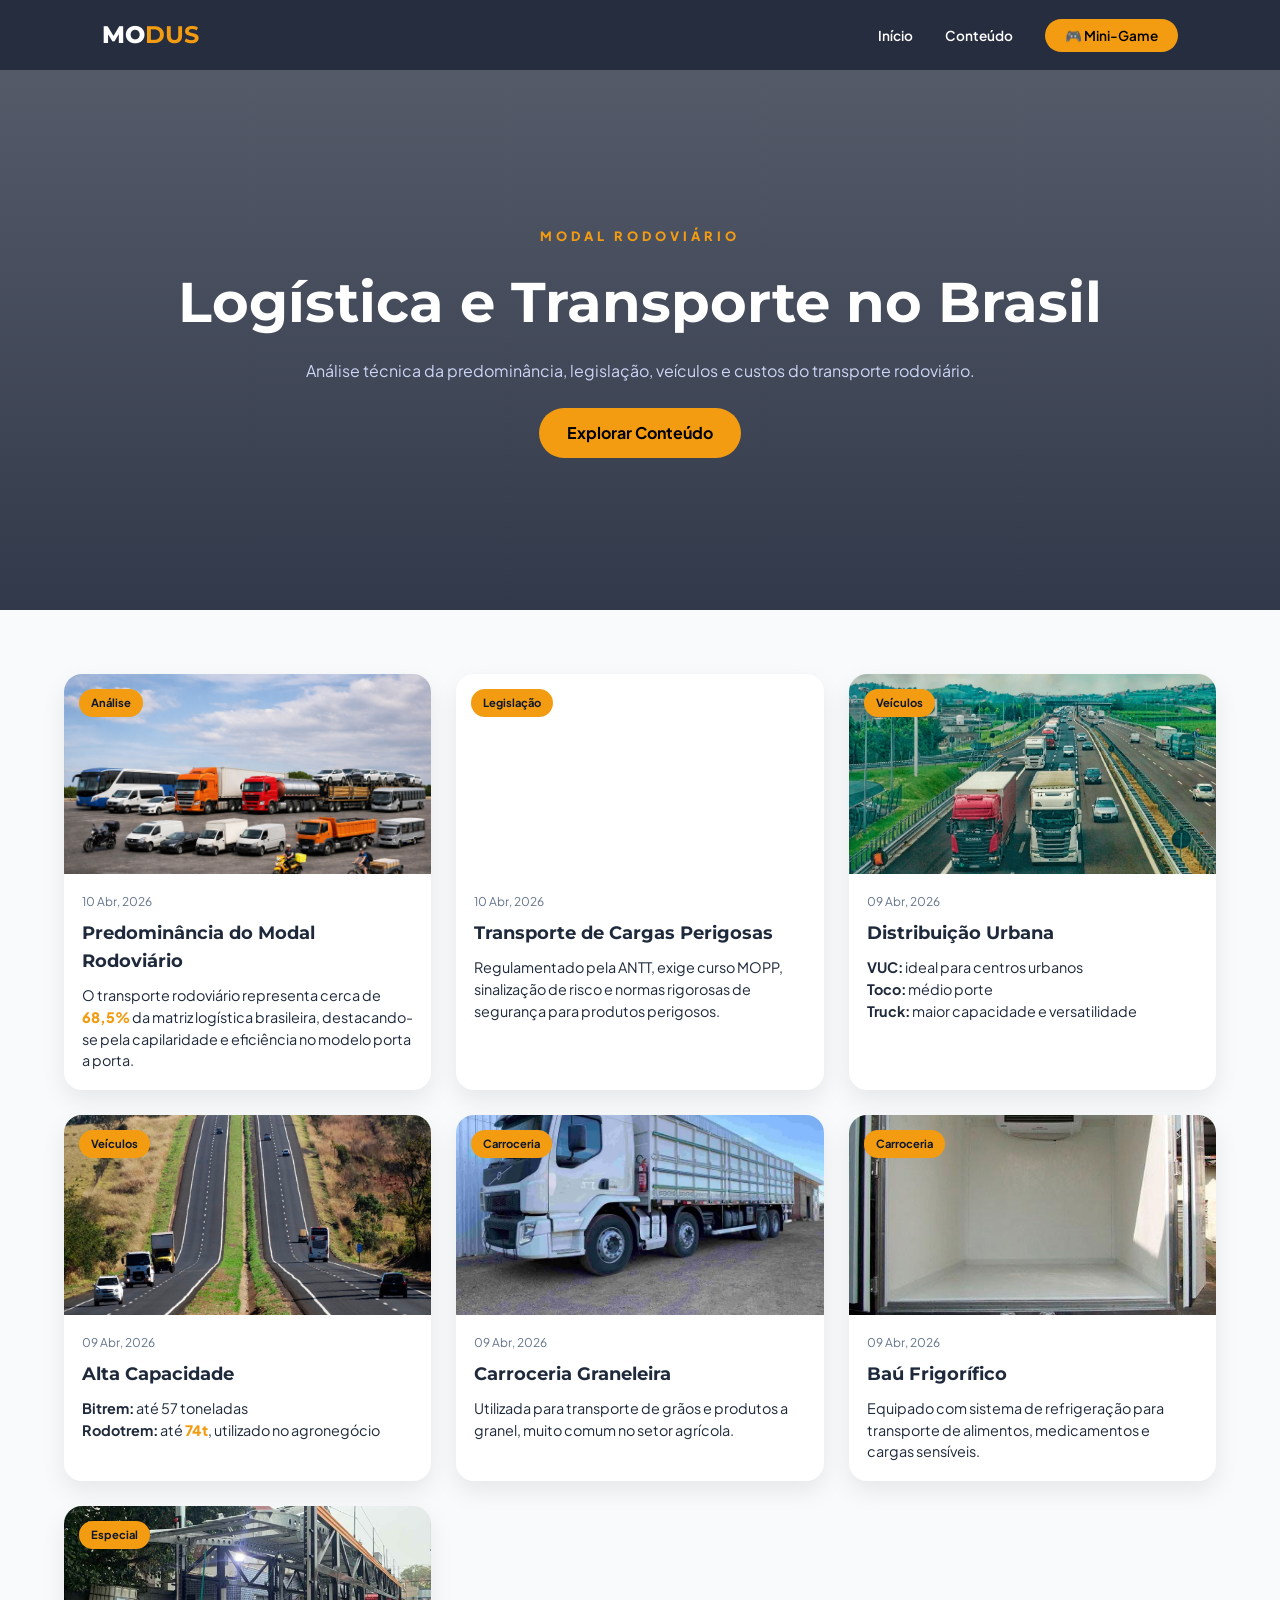
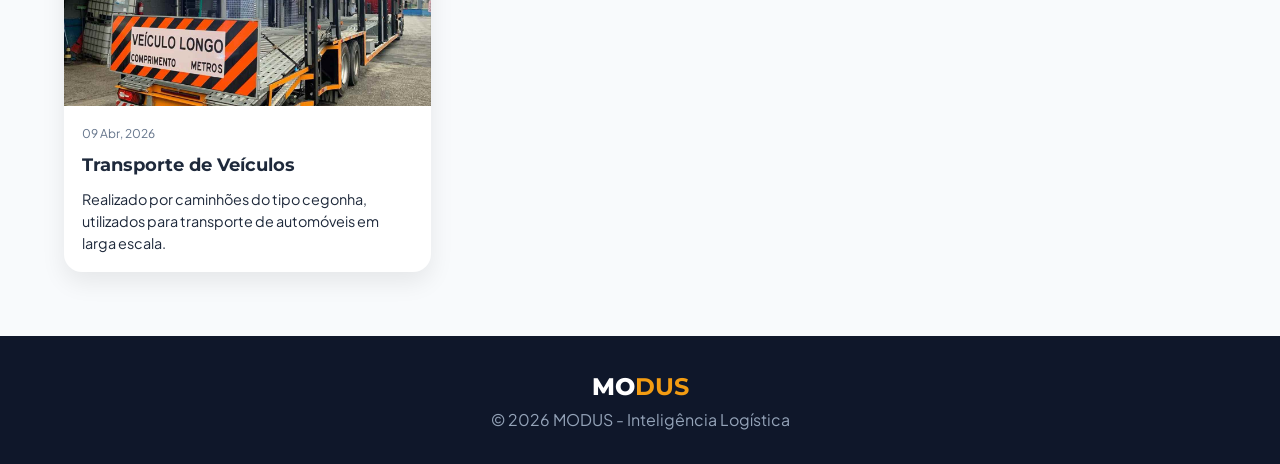
==== commit 9a7169ef: "site em atualização" ====
--- a/index.html
+++ b/index.html
@@ -4,105 +4,144 @@
 <head>
     <meta charset="UTF-8">
     <meta name="viewport" content="width=device-width, initial-scale=1.0">
-    <title>MODUS | Inteligência Logística</title>
+    <title>MODUS | Modal Rodoviário</title>
+
     <link
-        href="https://fonts.googleapis.com/css2?family=Montserrat:wght@700;800&family=Open+Sans:wght@400;600&display=swap"
+        href="https://fonts.googleapis.com/css2?family=Montserrat:wght@700;800&family=Plus+Jakarta+Sans:wght@400;500;600;700&display=swap"
         rel="stylesheet">
     <link rel="stylesheet" href="css/index.css">
 </head>
 
 <body>
 
+    <!-- NAVBAR -->
     <nav class="navbar">
         <div class="logo">MO<strong>DUS</strong></div>
         <ul class="nav-menu">
             <li><a href="#inicio">Início</a></li>
-            <li><a href="#destaques">Destaques</a></li>
-            <li><a href="#artigos">Cargas</a></li>
+            <li><a href="#conteudo">Conteúdo</a></li>
             <li><a href="game.html" class="nav-game">🎮 Mini-Game</a></li>
         </ul>
     </nav>
 
+    <!-- HERO -->
     <header class="hero" id="inicio">
         <div class="hero-content">
-            <span class="tagline">Infraestrutura em Movimento</span>
-            <h1>Logística que Move o Brasil</h1>
+            <span class="tagline">Modal Rodoviário</span>
+            <h1>Logística e Transporte no Brasil</h1>
+            <p>Análise técnica da predominância, legislação, veículos e custos do transporte rodoviário.</p>
+            <a href="#conteudo" class="btn-primary">Explorar Conteúdo</a>
         </div>
     </header>
 
+    <!-- CONTEÚDO -->
     <main class="container">
 
-        <section id="destaques" class="blog-featured">
-            <article class="post-large">
-                <div class="post-img"
-                    style="background-image: url('https://images.unsplash.com/photo-1586528116311-ad8dd3c8310d?q=80&w=600');">
-                    <span class="category-tag">Carga Geral</span>
+        <section class="cards-grid" id="conteudo">
+
+            <!-- Predominância -->
+            <article class="card">
+                <div class="card-img" style="background-image: url('img/modal-rodoviario.png');">
+                    <span class="category-tag">Análise</span>
                 </div>
-                <div class="post-info">
-                    <div class="meta">Laura Fernandes • 10 de abr de 2026</div>
-                    <h2>Baú: A versatilidade na Carga Geral</h2>
-                    <p>Descubra como os baús protegem eletrônicos, caixas e têxteis, garantindo a integridade total da
-                        carga no transporte rodoviário.</p>
+                <div class="card-content">
+                    <div class="meta">10 Abr, 2026</div>
+                    <h3>Predominância do Modal Rodoviário</h3>
+                    <p>O transporte rodoviário representa cerca de <span class="data-highlight">68,5%</span> da matriz
+                        logística brasileira, destacando-se pela capilaridade e eficiência no modelo porta a porta.</p>
                 </div>
             </article>
 
-            <article class="post-large">
-                <div class="post-img"
-                    style="background-image: url('https://images.unsplash.com/photo-1601584115197-04ecc0da31d7?q=80&w=600');">
-                    <span class="category-tag">Paletizada</span>
+            <!-- Legislação -->
+            <article class="card">
+                <div class="card-img" style="background-image: url('img/tanque.jpg');">
+                    <span class="category-tag">Legislação</span>
                 </div>
-                <div class="post-info">
-                    <div class="meta">Lara Oliveira • 09 de abr de 2026</div>
-                    <h2>Sider: Agilidade na Carga e Descarga</h2>
-                    <p>Otimize sua logística de bebidas e produtos de higiene com o sistema Sider, o rei da praticidade
-                        paletizada.</p>
-                </div>
-            </article>
-        </section>
-
-        <section id="artigos" class="blog-grid">
-
-            <article class="post-small">
-                <div class="small-img" style="background-image: url('img/carroceria-graneleiro-01.webp');"></div>
-                <h3>Graneleiro e o Agronegócio</h3>
-                <p>O transporte essencial de soja, milho e adubos pelo país.</p>
-                <div class="small-meta">
-                    <span class="date">08 Abr, 2026</span> • <span class="time">12:20</span>
+                <div class="card-content">
+                    <div class="meta">10 Abr, 2026</div>
+                    <h3>Transporte de Cargas Perigosas</h3>
+                    <p>Regulamentado pela ANTT, exige curso MOPP, sinalização de risco e normas rigorosas de segurança
+                        para produtos perigosos.</p>
                 </div>
             </article>
 
-            <article class="post-small">
-                <div class="small-img" style="background-image: url('img/tanque.jpg');"></div>
-                <h3>Tanques: Líquidos e Gases</h3>
-                <p>Segurança no transporte de combustíveis e produtos químicos.</p>
-                <div class="small-meta">
-                    <span class="date">08 Abr, 2026</span> • <span class="time">16:45</span>
+            <!-- Distribuição urbana -->
+            <article class="card">
+                <div class="card-img" style="background-image: url('img/rodovia-caminhoes-carros.png');">
+                    <span class="category-tag">Veículos</span>
+                </div>
+                <div class="card-content">
+                    <div class="meta">09 Abr, 2026</div>
+                    <h3>Distribuição Urbana</h3>
+                    <p><strong>VUC:</strong> ideal para centros urbanos<br>
+                        <strong>Toco:</strong> médio porte<br>
+                        <strong>Truck:</strong> maior capacidade e versatilidade
+                    </p>
                 </div>
             </article>
 
-            <article class="post-small">
-                <div class="small-img" style="background-image: url('img/bau-frigorifico.jpeg');"></div>
-                <h3>Logística de Frio</h3>
-                <p>O desafio do controle térmico para carnes e congelados.</p>
-                <div class="small-meta">
-                    <span class="date">09 Abr, 2026</span> • <span class="time">06:30</span>
+            <!-- Alta capacidade -->
+            <article class="card">
+                <div class="card-img" style="background-image: url('img/rodovia.png');">
+                    <span class="category-tag">Veículos</span>
+                </div>
+                <div class="card-content">
+                    <div class="meta">09 Abr, 2026</div>
+                    <h3>Alta Capacidade</h3>
+                    <p><strong>Bitrem:</strong> até 57 toneladas<br>
+                        <strong>Rodotrem:</strong> até <span class="data-highlight">74t</span>, utilizado no agronegócio
+                    </p>
                 </div>
             </article>
 
-            <article class="post-small">
-                <div class="small-img" style="background-image: url('img/cegonha.jpg');"></div>
-                <h3>Cegonha e Prancha</h3>
-                <p>Transporte de veículos e cargas especiais como pás eólicas.</p>
-                <div class="small-meta">
-                    <span class="date">09 Abr, 2026</span> • <span class="time">09:15</span>
+            <!-- Tipos de carroceria -->
+            <article class="card">
+                <div class="card-img" style="background-image: url('img/carroceria-graneleiro-01.webp');">
+                    <span class="category-tag">Carroceria</span>
+                </div>
+                <div class="card-content">
+                    <div class="meta">09 Abr, 2026</div>
+                    <h3>Carroceria Graneleira</h3>
+                    <p>Utilizada para transporte de grãos e produtos a granel, muito comum no setor agrícola.</p>
+                </div>
+            </article>
+
+            <!-- Refrigerado -->
+            <article class="card">
+                <div class="card-img" style="background-image: url('img/bau-frigorifico.jpeg');">
+                    <span class="category-tag">Carroceria</span>
+                </div>
+                <div class="card-content">
+                    <div class="meta">09 Abr, 2026</div>
+                    <h3>Baú Frigorífico</h3>
+                    <p>Equipado com sistema de refrigeração para transporte de alimentos, medicamentos e cargas
+                        sensíveis.</p>
+                </div>
+            </article>
+
+            <!-- Cegonha -->
+            <article class="card">
+                <div class="card-img" style="background-image: url('img/cegonha.jpg');">
+                    <span class="category-tag">Especial</span>
+                </div>
+                <div class="card-content">
+                    <div class="meta">09 Abr, 2026</div>
+                    <h3>Transporte de Veículos</h3>
+                    <p>Realizado por caminhões do tipo cegonha, utilizados para transporte de automóveis em larga
+                        escala.</p>
                 </div>
             </article>
 
         </section>
+
     </main>
 
-    <footer>
-        <p>&copy; 2026 MODUS Logística Tech</p>
+    <!-- FOOTER -->
+    <footer class="main-footer">
+        <div class="footer-content">
+            <div class="logo">MO<strong>DUS</strong></div>
+            <p>&copy; 2026 MODUS - Inteligência Logística</p>
+        </div>
     </footer>
 
 </body>
--- a/css/index.css
+++ b/css/index.css
@@ -1,210 +1,245 @@
-/* MODUS LOGÍSTICA - PREMIUM BLOG STYLE
-   v3.5 - 2026 Edition 
-*/
+@import url('https://fonts.googleapis.com/css2?family=Montserrat:wght@700;800&family=Plus+Jakarta+Sans:wght@400;500;600;700&display=swap');
 
 :root {
     --primary: #f39c12;
+    --primary-hover: #e67e22;
     --dark-bg: #0f172a;
-    --card-bg: #ffffff;
+    --light-bg: #f8fafc;
     --text-main: #1e293b;
-    --text-gray: #64748b;
-    --bg-body: #f1f5f9;
-    --transition: all 0.3s ease;
-}
-
-/* Reset & Base */
+    --text-dim: #64748b;
+    --white: #ffffff;
+    --shadow: 0 10px 30px -10px rgba(0, 0, 0, 0.1);
+}
+
+/* RESET */
 * {
     margin: 0;
     padding: 0;
     box-sizing: border-box;
 }
 
-html { scroll-behavior: smooth; }
-
 body {
-    font-family: 'Open Sans', sans-serif;
-    background-color: var(--bg-body);
+    font-family: 'Plus Jakarta Sans', sans-serif;
+    background: var(--light-bg);
     color: var(--text-main);
     line-height: 1.6;
 }
 
-/* --- NAVBAR (GLASSMORPISM DARK) --- */
+/* NAVBAR */
 .navbar {
     display: flex;
     justify-content: space-between;
     align-items: center;
-    padding: 1rem 10%;
-    background: rgba(15, 23, 42, 0.95);
+    padding: 0 8%;
+    height: 70px;
+    background: rgba(15, 23, 42, 0.9);
     backdrop-filter: blur(10px);
-    position: fixed;
-    width: 100%;
+    position: sticky;
     top: 0;
     z-index: 1000;
-    border-bottom: 1px solid rgba(255, 255, 255, 0.1);
 }
 
 .logo {
-    color: #fff;
-    font-family: 'Montserrat', sans-serif;
-    font-size: 1.6rem;
+    color: var(--white);
+    font-family: 'Montserrat';
     font-weight: 800;
-}
-
-.logo strong { color: var(--primary); }
+    font-size: 1.5rem;
+}
+
+.logo strong {
+    color: var(--primary);
+}
 
 .nav-menu {
     display: flex;
+    gap: 2rem;
     list-style: none;
-    gap: 1.5rem;
     align-items: center;
 }
 
 .nav-menu a {
-    color: #fff;
+    color: var(--white);
     text-decoration: none;
-    font-size: 0.8rem;
+    font-size: 0.85rem;
     font-weight: 600;
-    text-transform: uppercase;
-    transition: var(--transition);
-}
-
-.nav-menu a:hover { color: var(--primary); }
+    transition: 0.3s;
+}
+
+.nav-menu a:hover {
+    color: var(--primary);
+}
 
 .nav-game {
-    border: 1.5px solid var(--primary);
-    padding: 6px 18px;
-    border-radius: 25px;
-    color: var(--primary) !important;
-}
-
-.nav-game:hover {
     background: var(--primary);
-    color: var(--dark-bg) !important;
-}
-
-/* --- HERO --- */
+    color: #000 !important;
+    padding: 8px 20px;
+    border-radius: 50px;
+    font-weight: 700;
+}
+
+/* HERO */
 .hero {
-    height: 50vh;
-    background: linear-gradient(rgba(15, 23, 42, 0.8), rgba(15, 23, 42, 0.8)), 
-                url('https://images.unsplash.com/photo-1519003722824-194d4455a60c?q=80&w=1200') center/cover;
+    height: 60vh;
+    background: linear-gradient(rgba(15, 23, 42, 0.7), rgba(15, 23, 42, 0.85)),
+        url('https://images.unsplash.com/photo-1519003722824-194d4455a60c?q=80&w=1200') center/cover;
     display: flex;
     align-items: center;
     justify-content: center;
     text-align: center;
-    color: white;
-    padding-top: 80px;
+    color: var(--white);
+    padding: 0 20px;
+}
+
+.tagline {
+    color: var(--primary);
+    text-transform: uppercase;
+    font-weight: 800;
+    letter-spacing: 4px;
+    font-size: 0.8rem;
 }
 
 .hero h1 {
     font-family: 'Montserrat';
     font-size: clamp(2rem, 5vw, 3.5rem);
-    text-shadow: 0 4px 10px rgba(0,0,0,0.3);
-}
-
-/* --- BLOG LAYOUT --- */
+    margin-top: 10px;
+}
+
+.hero p {
+    margin-top: 10px;
+    color: #cbd5f5;
+}
+
+/* BOTÃO */
+.btn-primary {
+    display: inline-block;
+    margin-top: 25px;
+    background: var(--primary);
+    color: #000;
+    padding: 12px 28px;
+    border-radius: 50px;
+    font-weight: 700;
+    text-decoration: none;
+    transition: 0.3s;
+}
+
+.btn-primary:hover {
+    background: var(--primary-hover);
+    transform: translateY(-2px);
+}
+
+/* CONTAINER */
 .container {
     max-width: 1200px;
-    margin: 0 auto;
+    margin: auto;
     padding: 4rem 1.5rem;
 }
 
-.section-title {
-    margin-bottom: 3rem;
-}
-
-.section-title span {
-    color: var(--primary);
-    text-transform: uppercase;
-    font-weight: 700;
-    font-size: 0.8rem;
-    letter-spacing: 2px;
-}
-
-/* Featured Posts (Top 2) */
-.blog-featured {
+/* GRID DOS CARDS */
+.cards-grid {
     display: grid;
-    grid-template-columns: 1fr 1fr;
-    gap: 2rem;
-    margin-bottom: 4rem;
-}
-
-.post-large {
-    background: var(--card-bg);
-    border-radius: 12px;
+    grid-template-columns: repeat(3, 1fr);
+    /* 3 por linha */
+    gap: 25px;
+}
+
+/* CARD */
+.card {
+    background: #ffffff;
+    border-radius: 18px;
     overflow: hidden;
-    box-shadow: 0 10px 25px rgba(0,0,0,0.05);
-    transition: var(--transition);
-}
-
-.post-large:hover { transform: translateY(-8px); }
-
-.post-img {
-    height: 280px;
+    box-shadow: 0 10px 25px rgba(0, 0, 0, 0.08);
+    transition: 0.3s;
+}
+
+.card:hover {
+    transform: translateY(-6px);
+}
+
+/* IMAGEM */
+.card-img {
+    height: 200px;
     background-size: cover;
     background-position: center;
     position: relative;
 }
 
+/* TAG */
 .category-tag {
     position: absolute;
-    top: 20px;
-    right: 20px;
-    background: var(--primary);
-    color: #fff;
+    top: 15px;
+    left: 15px;
+    background: #f39c12;
+    color: #0f172a;
     padding: 5px 12px;
-    border-radius: 4px;
+    border-radius: 20px;
     font-size: 0.7rem;
+    font-weight: 700;
+}
+
+/* CONTEÚDO */
+.card-content {
+    padding: 18px;
+}
+
+.meta {
+    font-size: 0.75rem;
+    color: #64748b;
+    margin-bottom: 8px;
+}
+
+.card-content h3 {
+    font-family: 'Montserrat', sans-serif;
+    font-size: 1.1rem;
+    margin-bottom: 10px;
+}
+
+.card-content p {
+    font-size: 0.9rem;
+    line-height: 1.5;
+}
+
+/* DESTAQUE DE DADOS */
+.data-highlight {
+    color: #f39c12;
+    font-weight: 700;
+}
+
+/* RESPONSIVO */
+@media (max-width: 1024px) {
+    .cards-grid {
+        grid-template-columns: repeat(2, 1fr);
+        /* tablet: 2 */
+    }
+}
+
+@media (max-width: 600px) {
+    .cards-grid {
+        grid-template-columns: 1fr;
+        /* celular: 1 */
+    }
+}
+
+/* DESTAQUE */
+.data-highlight {
+    color: var(--primary);
     font-weight: 800;
 }
 
-.post-info { padding: 2rem; }
-.meta { font-size: 0.8rem; color: var(--text-gray); margin-bottom: 1rem; }
-.post-info h2 { font-family: 'Montserrat'; font-size: 1.5rem; margin-bottom: 1rem; }
-
-/* Grid Posts (Bottom 4) */
-.blog-grid {
-    display: grid;
-    grid-template-columns: repeat(auto-fit, minmax(260px, 1fr));
-    gap: 1.5rem;
-}
-
-.post-small {
-    background: var(--card-bg);
-    padding: 1.5rem;
-    border-radius: 12px;
-    box-shadow: 0 4px 15px rgba(0,0,0,0.03);
-    display: flex;
-    flex-direction: column;
-}
-
-.small-img {
-    height: 180px;
-    background-size: cover;
-    background-position: center;
-    border-radius: 8px;
-    margin-bottom: 1.2rem;
-}
-
-.post-small h3 { font-family: 'Montserrat'; font-size: 1.1rem; margin-bottom: 0.8rem; }
-.post-small p { font-size: 0.9rem; color: var(--text-gray); flex-grow: 1; }
-.small-meta { margin-top: 1.5rem; padding-top: 1rem; border-top: 1px solid #edf2f7; font-size: 0.75rem; color: var(--text-gray); }
-
-/* Footer */
-footer {
-    padding: 4rem 1rem;
-    background: #070b14;
+/* FOOTER */
+.main-footer {
+    background: var(--dark-bg);
     color: #94a3b8;
+    padding: 2rem;
     text-align: center;
 }
 
-/* --- RESPONSIVIDADE --- */
-@media (max-width: 992px) {
-    .blog-featured { grid-template-columns: 1fr; }
-}
-
+/* RESPONSIVO */
 @media (max-width: 768px) {
-    .navbar { flex-direction: column; padding: 1rem; }
-    .nav-menu { margin-top: 1rem; gap: 1rem; font-size: 0.7rem; }
-    .hero { height: 40vh; }
-    .container { padding: 2rem 1.5rem; }
+    .cards-grid {
+        grid-template-columns: 1fr;
+    }
+
+    .hero h1 {
+        font-size: 2.2rem;
+    }
 }
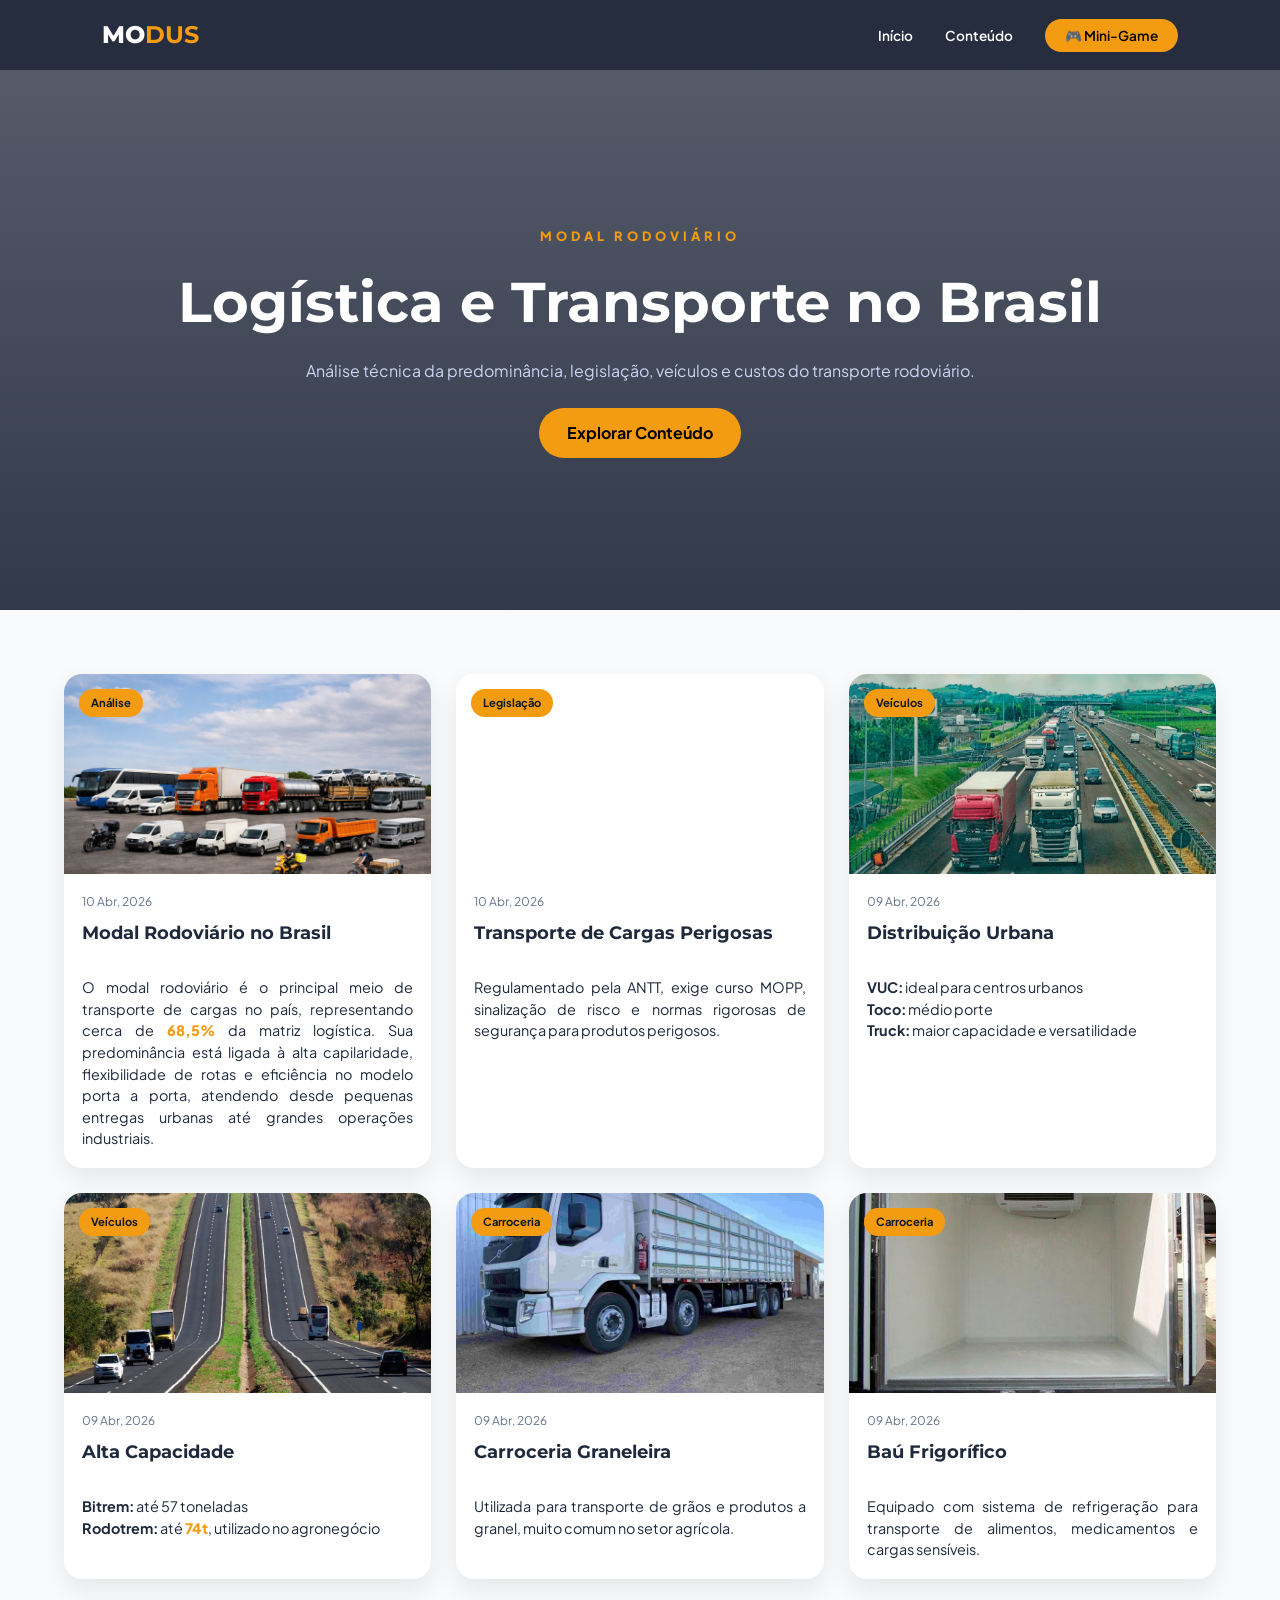
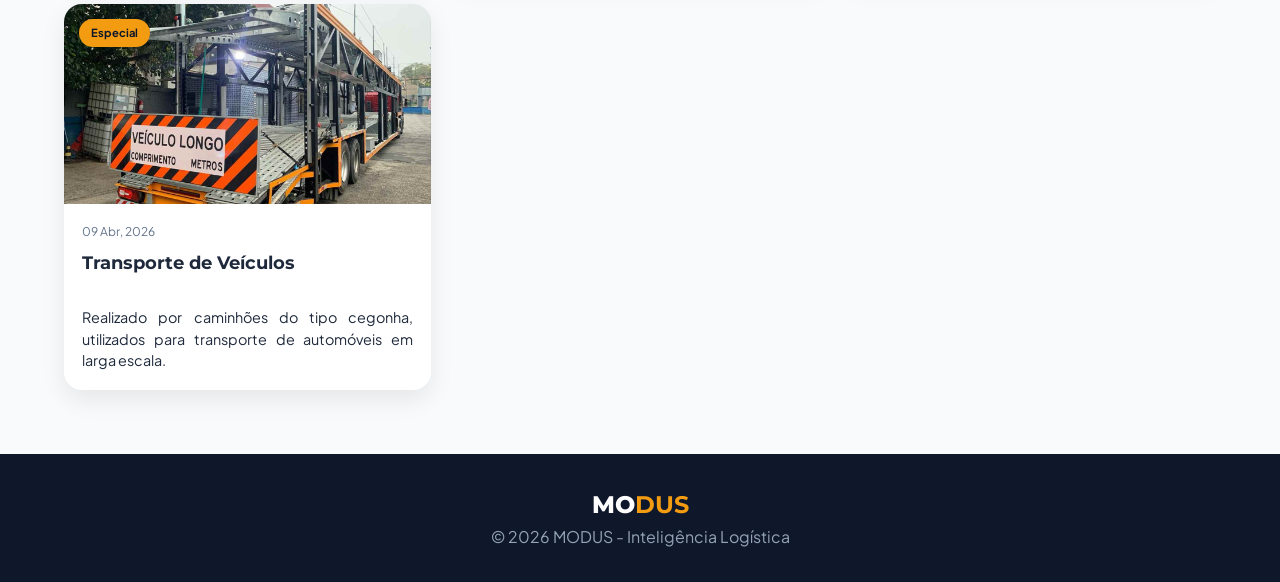
==== commit d7c4e32f: "cards em ajustes" ====
--- a/index.html
+++ b/index.html
@@ -46,9 +46,14 @@
                 </div>
                 <div class="card-content">
                     <div class="meta">10 Abr, 2026</div>
-                    <h3>Predominância do Modal Rodoviário</h3>
-                    <p>O transporte rodoviário representa cerca de <span class="data-highlight">68,5%</span> da matriz
-                        logística brasileira, destacando-se pela capilaridade e eficiência no modelo porta a porta.</p>
+                    <h3>Modal Rodoviário no Brasil</h3>
+                    <p>O modal rodoviário é o principal meio de transporte de cargas no país, representando cerca de
+                        <span class="data-highlight">68,5%</span> da matriz logística. Sua predominância está ligada à
+                        alta capilaridade,
+                        flexibilidade de rotas e eficiência no modelo porta a porta, atendendo desde pequenas entregas
+                        urbanas até grandes
+                        operações industriais.
+                    </p>
                 </div>
             </article>
 
--- a/css/index.css
+++ b/css/index.css
@@ -138,12 +138,15 @@
 .cards-grid {
     display: grid;
     grid-template-columns: repeat(3, 1fr);
-    /* 3 por linha */
     gap: 25px;
+    align-items: stretch; /* 🔥 garante mesma altura na linha */
 }
 
 /* CARD */
 .card {
+    display: flex;
+    flex-direction: column;
+    height: 100%;
     background: #ffffff;
     border-radius: 18px;
     overflow: hidden;
@@ -178,24 +181,55 @@
 
 /* CONTEÚDO */
 .card-content {
+    display: flex;
+    flex-direction: column;
+    flex: 1;
     padding: 18px;
 }
 
+/* META */
 .meta {
     font-size: 0.75rem;
     color: #64748b;
     margin-bottom: 8px;
 }
 
+/* TÍTULO */
 .card-content h3 {
     font-family: 'Montserrat', sans-serif;
     font-size: 1.1rem;
     margin-bottom: 10px;
-}
-
+    min-height: 48px; /* mantém alinhamento */
+}
+
+/* TEXTO (SEM CORTE) */
 .card-content p {
     font-size: 0.9rem;
     line-height: 1.5;
+    text-align: justify;
+}
+
+/* DESTAQUE */
+.data-highlight {
+    color: #f39c12;
+    font-weight: 700;
+}
+
+/* RESPONSIVO */
+@media (max-width: 1024px) {
+    .cards-grid {
+        grid-template-columns: repeat(2, 1fr);
+    }
+}
+
+@media (max-width: 600px) {
+    .cards-grid {
+        grid-template-columns: 1fr;
+    }
+
+    .card-content p {
+        text-align: left;
+    }
 }
 
 /* DESTAQUE DE DADOS */
@@ -242,4 +276,36 @@
     .hero h1 {
         font-size: 2.2rem;
     }
+}
+
+/* RESPONSIVIDADE NAVBAR */
+@media (max-width: 768px) {
+
+    .navbar {
+        flex-direction: column;
+        height: auto;
+        padding: 10px 5%;
+        gap: 10px;
+    }
+
+    .nav-menu {
+        flex-wrap: wrap;
+        justify-content: center;
+        gap: 10px;
+    }
+
+    .nav-menu li {
+        flex: 1 1 auto;
+        text-align: center;
+    }
+
+    .nav-menu a {
+        display: block;
+        padding: 6px 10px;
+        font-size: 0.8rem;
+    }
+
+    .nav-game {
+        padding: 6px 12px;
+    }
 }
